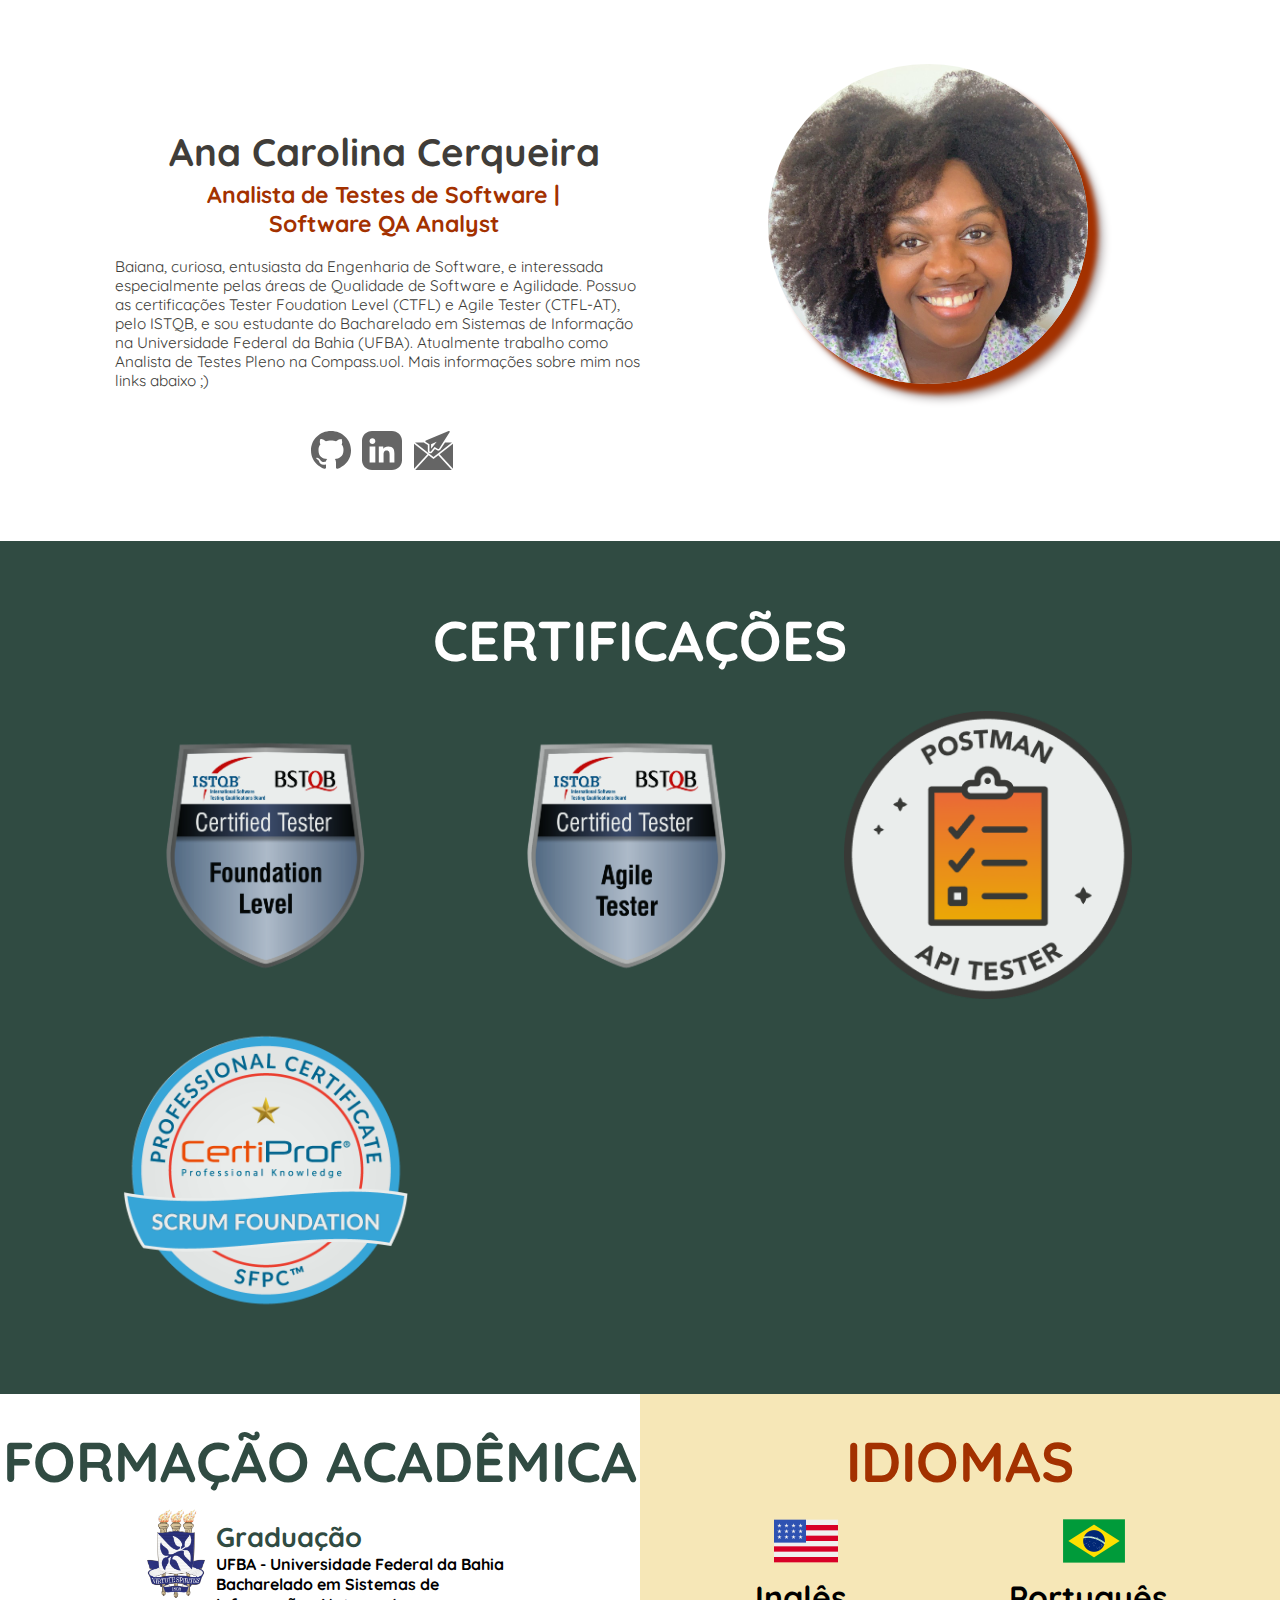
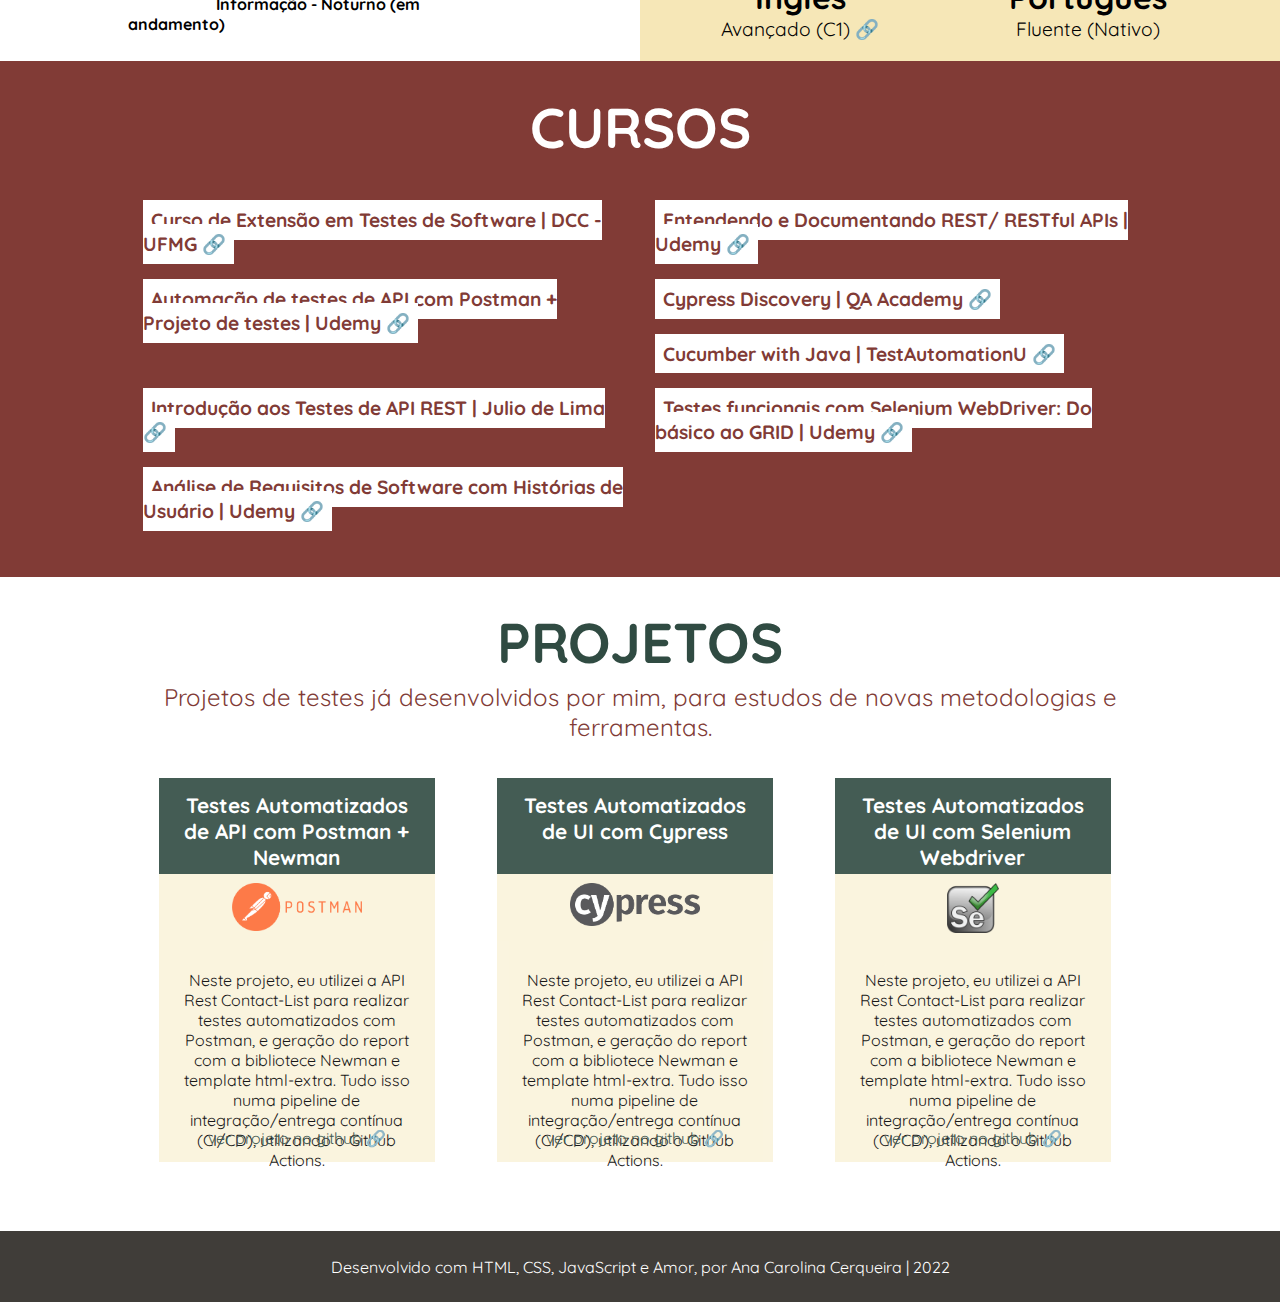
==== index.html @ 96ac94a2 "updates" ====
<!DOCTYPE html>
<html lang="pt">
    <head>
        <link rel="stylesheet" href="css/stylesheet.css">
        <title>Ana Carolina Cerqueira - Quality Assurance Analyst (QA)</title>
        <style>
            @import url('https://fonts.googleapis.com/css2?family=Quicksand:wght@600&display=swap');
        </style>
        <meta name="description" content="Site Profissional de Ana Carolina Cerqueira - Analista de Testes | QA | Quality Assurance Analyst | Testes Automatizados.">
        <meta name="viewport" content="width=device-width, initial-scale=1.0">
        <script src="js/script.js">
        </script>
        <!-- add icon link -->
        <link rel = "icon" href ="https://cdn-icons-png.flaticon.com/512/346/346072.png" type = "image/x-icon">
    </head>
    <body onload="getContent()">
        <section id="about">
            <section>
                <img id="profile-picture" src="img/anacarolina.jpeg" alt="Foto do rosto de Ana Carolina. Uma mulher negra de cabelo crespo, sorrindo" loading=“lazy”>
            </section>
            <section id="name">
            <h1>Ana Carolina Cerqueira</h1>
            <h2>Analista de Testes de Software | Software QA Analyst</h2>
            <p>Baiana, curiosa, entusiasta da Engenharia de Software, e interessada especialmente pelas áreas de Qualidade de Software e Agilidade.
               Possuo as certificações Tester Foudation Level (CTFL) e Agile Tester (CTFL-AT), pelo ISTQB, e sou estudante do Bacharelado em Sistemas de Informação na Universidade Federal da Bahia (UFBA).
               Atualmente trabalho como Analista de Testes Pleno na Compass.uol. Mais informações sobre mim nos links abaixo ;)</p>
               
            <div id="social">
                <div id="email-text">cf.anacarolina@gmail.com</div>
                <a href="https://github.com/anacarolinacerqueira" target="_blank"><img src="img/github.svg" alt="ícone do github com link para o perfil" class="icon"></a>
                <a href="https://www.linkedin.com/in/anacarolinacerqueira/" target="_blank"><img src="img/linkedin.svg" alt="ícone do linkedin, com link para o perfil" class="icon"></a>
                <a href="mailto:cf.anacarolina@gmail.com" target="_blank"> <img src="img/mail.svg" class="icon" alt="e-mail: cf.anacarolina@gmail.com" onmousemove="showMailText()" onmouseleave="hideMailText()"></a>
            </div>
            </section>
        </section>
        <section id="certificates">
            <div id="certifications">
                <div id="logos">
                    <h2>CERTIFICAÇÕES</h2>
                    <a href="https://bcr.bstqb.org.br/cert?field_certificado_nome_value=&field_certificado_numero_value=19-CTFL-09775-BR" target="_blank"><img src="img/ctfl.png" alt="logo da certificação CTFL, do ISTQB"></a>
                    <a href="https://bcr.bstqb.org.br/cert?field_certificado_nome_value=&field_certificado_numero_value=22-CTFL-AT-11858-BR" target="_blank"><img src="img/ctflat.png" alt="logo da certificação CTFL-AT, do ISTQB"></a>
                    <a href="https://badgr.com/public/assertions/faEA-aSaQleMbzO84kR-mg?identity__email=cf.anacarolina@gmail.com" target="_blank"><img src="img/postmantester.png" alt="logo da certificação Postman API Tester, do Postman"></a>
                    <a href="https://drive.google.com/file/d/1DNWWKytyFuPPuGOyh8A2bfKQ3jPZt5CL/view" target="_blank"><img src="img/sfpc.png" alt="logo da certificação Scrum Fundamentals, da Certiprof"></a>
                </div>
                <section id="third-line">
                <div id="university">
                    <h2>FORMAÇÃO ACADÊMICA</h2>
                    <div>
                         <img src="img/sti.png" alt="logo da Universidade Federal da Bahia">
                         <h3>Graduação</h3>
                         <p>UFBA - Universidade Federal da Bahia</p>
                         <p>Bacharelado em Sistemas de Informação - Noturno (em andamento)</p>
                    </div>
                </div>
                <div id="languages">
                    <h2>IDIOMAS</h2>
                    <div class="language">
                        <img src="img/usa.png" alt="Bandeira dos Estados Unidos da América">
                        <h3>Inglês</h3>
                        <p><a href="https://www.efset.org/cert/Jr19Bx" target="_blank">Avançado (C1) 🔗</a></p>
                    </div>
                    <div class="language">
                        <img src="img/brazil.png" alt="Bandeira do Brasil">
                        <h3>Português</h3>
                        <p>Fluente (Nativo)</p>
                    </div>
                </div>
                </section>
        </section>
                
            <section>
                <div id="courses"> 
                    <div id="course">
                    <h2>CURSOS</h2>
                    <div class="course-item">
                        <a href="http://testesoft.dcc.ufmg.br/">Curso de Extensão em Testes de Software | DCC - UFMG 🔗  </a>
                    </div>
                    <div class="course-item">
                        <a href="#">Entendendo e Documentando REST/ RESTful APIs | Udemy 🔗</a>
                    </div>
                    <div class="course-item">
                        <a href="#">Automação de testes de API com Postman + Projeto de testes | Udemy 🔗</a>
                    </div>
                    <div class="course-item">
                        <a href="#">Cypress Discovery | QA Academy 🔗</a>
                    </div>
                    <div class="course-item">
                        <a href="#">Cucumber with Java | TestAutomationU 🔗</a>
                    </div>
                    <div class="course-item">
                        <a href="#">Introdução aos Testes de API REST | Julio de Lima 🔗</a>
                    </div>
                    <div class="course-item">
                        <a href="#">Testes funcionais com Selenium WebDriver: Do básico ao GRID | Udemy 🔗</a>
                    </div>
                    <div class="course-item">
                        <a href="#">Análise de Requisitos de Software com Histórias de Usuário | Udemy 🔗</a>
                    </div>
                    </div>
                </div>
            </section>
       
        <section id="projects">
            <h2> PROJETOS </h2>
            <div class="description">
                <p>Projetos de testes já desenvolvidos por mim, para estudos de novas metodologias e ferramentas.</p>
            </div>
            <div class="project">
                <div class="project-title">
                    <h3 class="project-title-text"> Testes Automatizados de API com Postman + Newman</h3>
                </div>
                <div class="project-image">
                    <img src="img/postman.png" alt="logo da ferramenta Postman">
                </div>
                <div class="project-description">
                    <p>Neste projeto, eu utilizei a API Rest Contact-List para realizar testes automatizados com Postman, e geração do report com a bibliotece Newman e template html-extra. Tudo isso numa pipeline de integração/entrega contínua (CI/CD), utilizando o Github Actions.</p>
                </div>
                <div class="see-github">
                    <a href="https://github.com/anacarolinacerqueira/ContactListAPI-Testing-Postman" target="_blank"> ver projeto no github 🔗</a>
                </div>
            </div>
            <div class="project">
                <div class="project-title">
                    <h3 class="project-title-text"> Testes Automatizados de UI com Cypress</h3>
                </div>
                <div class="project-image">
                    <img src="img/cypress.png" alt="Logo do framework Cypress">
                </div>
                <div class="project-description">
                    <p>Neste projeto, eu utilizei a API Rest Contact-List para realizar testes automatizados com Postman, e geração do report com a bibliotece Newman e template html-extra. Tudo isso numa pipeline de integração/entrega contínua (CI/CD), utilizando o Github Actions.</p>
                </div>
                <div class="see-github">
                    <a href="https://github.com/anacarolinacerqueira/cypress-learning" target="_blank"> ver projeto no github 🔗</a>
                </div>
            </div>
            <div class="project">
                <div class="project-title">
                    <h3 class="project-title-text"> Testes Automatizados de UI com Selenium Webdriver</h3>
                </div>
                <div class="project-image">
                    <img src="img/selenium.png" alt="logo do framework Selenium" id="selenium">
                </div>
                <div class="project-description">
                    <p>Neste projeto, eu utilizei a API Rest Contact-List para realizar testes automatizados com Postman, e geração do report com a bibliotece Newman e template html-extra. Tudo isso numa pipeline de integração/entrega contínua (CI/CD), utilizando o Github Actions.</p>
                </div>
                <div class="see-github">
                    <a href="https://github.com/anacarolinacerqueira/SwagLabs-Selenium-Testing" target="_blank"> ver projeto no github 🔗</a>
                </div>
            </div>
        </section> 
        <!--
        <section id="skills">
        <h2>CONHECIMENTOS E HABILIDADES</h2>
        <div id="skills-content">
            <div class="skill-col" id="col-1">
                <h3>Testes de API</h3>
                <ul>
                    <li>- Postman </li>
                    <li>- Insomnia</li>
                    <li>- Swagger UI</li>
                    <li>- Newman (Reporter)</li>
                </ul>
                <h3>Testes Automatizados (Web | UI) </h3>
                <ul>
                    <li>- Selenium Webdriver </li>
                    <li>- Cypress</li>
                     <li>- Robot Framework (Python - UI Web);</li> 
                    <li>- Rest-Assured (Java - API);</li>
                    <li>- JUnit </li>
                    <li>- Cucumber</li>
                    <li>- Allure Reports</li>
                </ul>
                <h3>Ferramentas de Gestão de Projetos e Documentação</h3>
                <ul>
                    <li>- Jira </li>
                    <li>- Azure DevOps
                    <li>- Redmine;</li>
                    <li>- Confluence </li>
                    <li>- Pacote Office </li>
                </ul> 
                </ul>
            </div> 
            <div class="skill-col">
                <h3>Ferramentas de Apoio a Desenvolvimento/Testes</h3>
                <ul>
                    <li>- Github Actions (CI/CD)</li>
                    <li>- Git e Github (Controle de Versionamento)</li>
                    <li>- BrowserStack (Testes Mobile) </li>
                    <li>- DevTools (Debug)</li>
                    <li>- Banco de Dados Relacionais (SQL)</li>
                    <li>- MySQL e PL/SQL (Oracle)</li>
                </ul>
                <h3>Metodologias de Desenvolvimento</h3>
                <ul>
                    <li>- Scrum, Kanban e XP | Extreme Programming (Ágil);</li>
                    <li>- Cascata | Waterfall (Tradicional);</li>
                </ul>
                <h3>Conhecimentos Relacionados</h3>
                <ul>
                    <li>- Linguagens de Porgramação/Marcação: Java, JavaScript, HTML (DOM), CSS, Markdown</li>
                    <li>- Padrões de desenvolvimemto de Testes: Page Objects Model (POM)</li>
                    <li>- Programação Orientada à Objetos (POO) </li>
                </ul>
            </div>
            <div class="skill-col" >
                <h3>Conhecimentos Específicos de Teste</h3>
                <ul>
                    <li>- Técnicas de Teste (Caixa Preta e Caixa Branca)</li>
                    <li>- Níveis de Teste (Unidade, Integração, Sistema (e2e), Aceitação)</li>
                    <li>- Testes Web </li>
                    <li>- Testes Mobile (Android e iOS)</li>
                    <li>- Pirâmide de Testes </li>
                    <li>- Abertura e Acompanhamento de Bugs (Bug Tracking)</li>
                    <li>- Planejamento e Execução de Testes </li>
                    <li>- Gherkin </li>
                    <li>- Behavior Driven Development (BDD)</li>
                    <li>- Test Driven Development (TDD)</li>
                </ul>
                <h3>Testes Não-Funcionais</h3>
                <ul>
                    <li>- Wave (Acessibilidade)</li>
                    <li>- Lighthouse (Performance/Acessibilidade)</li>
                    <li>- WCAG (Acessibilidade)</li>
                    <li>- Conhecimento em Usabilidade</li>
                </ul>
            </div>       
        </div>
        </section>
    -->
        <footer>
            <p id="footer"> Desenvolvido com HTML, CSS, JavaScript e Amor, por Ana Carolina Cerqueira | 2022 </p>
        </footer>
    </body>
</html>
---- css/stylesheet.css ----
* {
	box-sizing: border-box;
    font-family: 'Quicksand', sans-serif;
    margin: 0;
    padding: 0;
}

html{
    background-color: #ffffff;
    height: 100%;
}

body{
    animation: fadeInAnimation ease-in 0.2s;
    animation-iteration-count: 1;
    animation-fill-mode: forwards;
}

@keyframes fadeInAnimation {
    0% {
        opacity: 0;
    }
    100% {
        opacity: 1;
     }
}

#about{
    height: auto;
    background-color: #FAF3DB;
}

#name{
    float: left;
    width: 60%;
    text-align: center;
    font-size: 1.2em;
    margin-top: 10%;
}

#name h1{
    font-size: 2.5em;
    color: #403D39;
}

#name h2{
    font-size: 1.5em;
    padding: 0.5%;
    color: #A33100;
    font-weight: bolder;
}

#name p{
    width: 70%;
    text-align: left;
    margin-left: 15%;
    color: #403D39;
}

#pic-about{
    width: 16%;
    border-radius: 50%;
    align-items: center;
    float: left;
    margin-left: 42%;
}

#profile-picture{
    float: right;
    width: 25%;
    height: auto;
    margin-top: 5%;
    margin-right: 15%;
    border-radius: 50%;
    box-shadow: 10px 10px 5px #A33100, 15px 15px 8px rgb(183, 176, 176);
    transition: transform .5s;
}

#profile-picture:hover{
    transform: scale(1.05);
}

#profile-picture img{
    width: 100%;
    height: auto;
}

#email-text{
    display: block;
    font-size: 0.5em;
    float: left;
    width: 100%;
    margin-left: 5%;
    margin-bottom: 1%;
    color: transparent;
    /*color: #A33100; */
}

footer{
    width: 100%;
    color: #fff;
    text-align: center;
    float: left;
    bottom: 5%;
    background-color: #403D39;
    height: 15%;
    padding: 2%;
}

.icon {
    width: 2em;
    height: auto;
    opacity: 60%;
    padding-right: 0.5%;
}

.icon:hover{
    opacity: 100%;
}

#social{
    margin-top: 2%;
    font-size: 1.5em;
}

/* experience section */

#experience {
    background-color: #FAF3DB;
    float: left;
    width: 100%;
    margin-top: 5%;
}

#experience h2{
    color:#A33100;
    font-size: 3.5em;
    float: left;
    width: 40%;
    height: 100%;
    display: block;
    padding-top: 15%;
    padding-left: 3%;
    text-align: center;
}

.experience-title{
    font-weight: bolder;
    font-size: 1.5em;
    color:#A33100;
}

.experience-company{
    font-size: 1.1em;
    display: inline;
}

.experience-company a{
    text-decoration: none;
    color: #813B36;
}

.job-date{
    display: inline;
    font-size: 1em;
    color: #813B36;
}

.job{
    padding: 1%;
    float: right;
    width: 60%;
    color:#403D39;
}

.company-logo{
   width: 5%;
   height: auto;
   float: left;
}

.company-logo img{
    width: 100%;
    height: auto;
    margin-top: 30%;
}

.job-details{
    display: inline-block;
    padding: 1%;
    width: 75%;
}

.more:hover{
    cursor: pointer;
    color:#A33100;
    font-weight: bolder;
}

.more{
    float: right;
    width: 36%;
}

/* projects section */

/* certifications and courses section*/
#certificates{
    width: 100%;
    height: auto;
}

#certifications{
    width: 100%;
    float: left;
    background-color: #304B42;
    margin-top: 5%;
    height: auto;
}

#certifications h2{
    font-size: 3.5em;
    color: #ffffff;
    float: left;
    width: 100%;
    text-align: center;
    margin-bottom: 2%;
}

#logos{
    float: left;
    width: 100%;
    
    padding: 5%;
}

#logos img{
    width: 18em;
    height: auto;
    margin: 1%;
    opacity: 0.9;
    transition: transform .5s;
    margin-left: 5%;
}

#logos img:hover{
    transform: scale(1.1);
    opacity: 1.2;
}

#logos p{
    font-size: 1em;
    width: 25%;
    text-align: center;
    font-weight: bolder;
}

#third-line{
    height: auto;
    width: 100%;
    float: left;
    background-color: #ffffff;
}

#university{
    float: left;
    width: 50%;
    background-color: #fff;
    height: auto;
}

#university h2{
    width: 100%;
    font-size: 3.5em;
    color: #304B42;
    text-align: center;
    margin-top: 5%;
}

#university div{
    float: left;
    width: 60%;
    margin-left: 20%;
    margin-bottom: 3%;
}

#university img{
    float: left;
    width: 15%;
    height: auto;
    display: block;
    margin-right: 3%;
    margin-left: 5%;
}

#university h3{
    width: 100%;
    font-size: 1.7em;
    color: #304B42;
    margin-top: 3%;
}

#university p{
    width: 100%;
    font-size: 1em;
    font-weight: bolder;
}

#languages{
    width: 50%;
    height: auto;
    float: left;
    background-color: #F6E7B7;
    color: black;
    padding-bottom: 1.6%;
}

#languages h2{
    width: 100%;
    font-size: 3.5em;
    color: #A33100;
    text-align: center;
    margin-top: 5%;
}

.language{
    float: left;
    width: 40%;
    margin-left: 5%;
}

.language img{
    width: 25%;
    margin-left: 40%;
}

.language h3{
    width: 100%;
    font-size: 2em;
    text-align: center;
}

.language p{
    width: 100%;
    text-align: center;
    font-size: 1.2em;
}

.language p a{
    text-decoration: none;
    color: black;
}

.language p a:hover{
    color: #304B42;
}


#courses{
    float: left;
    width: 100%;
    height: auto;
    height: auto;
    background-color: #813B36;
}

#course{
    width: 80%;
    margin-left: 10%;
    margin-bottom: 3%;
    float: left;
}

#course h2{
    margin: 3%;
    color: #fff;
    font-size: 3.5em;
    text-align: center;
}

.course-item{
    padding: 1.5%;
    font-size: 1.2em;
    width: 50%;
    height: auto;
    float: left;
    align-content: center;
    align-self:center ;
}

.course-item a{
    text-decoration: none;
    background-color: #ffffff;
    color: #813b36;
    padding: 1%;
    font-weight: bolder;
    border: 3px solid transparent;
}

.course-item a:hover{
    border: 3px solid #fff;
    background-color: #813b36;
    color: #fff;
}
/* certifications and courses section end*/

#projects{
    background-color: #ffffff;
    float: left;
    width: 80%;
    margin-left: 10%;
    margin-bottom: 3%;
}

#projects h2{
    color: #304B42;
    font-size: 3.5em;
    float: left;
    width: 100%;
    height: auto;
    display: block;
    padding-top: 3%;
    text-align: center;
}

.description{
    float: left;
    width: 100%;
    text-align: center;
    font-size: 1.5em;
    color: #813B36;
    padding: 0.5%;
}

.project{
    float: left;
    background-color: #FAF3DB;
    width: 27%;
    height: auto;
    margin: 3%;
    transition: transform .5s;
    opacity: 0.9;
}

.project:hover{
    opacity: 1.2;
 	transform: scale(1.05);
}

.project-title{
    background-color: #304B42;
    height: 6em;
}

.project-title-text{
    font-size: 1.3em;
    color: #ffffff;
    padding: 5%;
    text-align: center;
    font-weight: bold;
}

.project-image{
    float: left;
    width: 100%;
    height: 6em;
    padding: 3%;
}

.project-image img{
    float: left;
    width: 50%;
    margin-left: 25%;
}

#selenium{
    width: 20%;
    margin-left: 40%;
}

.project-description{
    width: 100%;
    height: 15em;
}

.project-description p{
    padding: 5%;
    font-size: 1em;
    text-align: center;
}

.see-github{
    width: 100%;
    text-align: center;
    padding: 5%;
}

.see-github a:hover{
    font-weight: 2;
    color: #A33100;
}

.see-github a{
    text-decoration: none;
    color:#304B42;
}

#skills{
    background-color: #813b36;
    float: left;
    width: 100%;
    height: 50em;
}

#skills h2{
    color: #FAF3DB;
    font-size: 3.5em;
    float: left;
    width: 100%;
    height: auto;
    display: block;
    padding-top: 3%;
    text-align: center;
}

#skills-content{
    width: 90%;
    height: auto;
    background-color: #ffffff;
    float: left;
    margin-left: 5%;
    margin-top: 2%;
    margin-bottom: 10%;
}
.skill-col{
    width: 33%;
    margin: 1.2%;
    float: left;
    padding: 1%;
}

.skill-col h3{
    font-size: 1.6em;
    color: #A33100;
    background-color: #FAF3DB;
    text-align: left;
    margin-top: 3%;
}

.skill-col ul li{
    list-style-type: none;
    color: #304B42;
    font-size: 1.2em;
    padding: 0.5%;
}

#col-1{
    width: 25%;
}

/*media queries to make the desing responsive for more devices */

@media screen and (max-width: 767px) {

    #profile-picture{
        width: 70%;
        height: auto;
        border-radius: 50%;
    }

    #name{
        width: 100%;
    }

    #name h1 {
        font-size: 1.5em;
        width: 100%;
    }

    #name h2 {
        font-size: 1.0em;
        width: 100%;
    }

    #name p {
        margin-top: 3%;
        font-size: 0.85em;
        width: 80%;
        height: auto;
        text-align: center;
        margin-left: 10%;
    }

    footer{
        float: left;
        position: relative;
        width: 80%;
        margin-left: 10%;
        padding-top: 5%;
        padding-bottom: 10%;
        font-size: 0.8em;
    }

    .icon {
        width: 1em;
        height: auto;
        opacity: 80%;
        padding-top: 5%;
    }
  }
  
  @media screen and (min-width: 768px) and (max-width: 1023px) {

    
    #profile-picture{
        width: 50%;
        height: auto;
        border-radius: 50%;
        margin-right: 25%;
    }

    #name{
        width: 100%;
    }

    #name h1 {
        font-size: 2.5em;
        width: 100%;
    }

    #name h2 {
        font-size: 1.8em;
        width: 80%;
        margin-left: 10%;
    }

    #name p {
        margin-top: 3%;
        font-size: 1.2em;
        width: 80%;
        height: auto;
        text-align: center;
        margin-left: 10%;
    }

    footer{
        float: left;
        position: relative;
        width: 100%;
        margin-left: 0%;
        padding-top: 5%;
        padding-bottom: 10%;
        font-size: 1.2em;
    }

    .icon {
        width: 1.5em;
        height: auto;
        opacity: 80%;
    }
  }
  

  @media screen and (max-width: 374px) {

    #profile-picture{
        width: 60%;
        height: auto;
        border-radius: 50%;
        margin-right: 20%;
    }

    #name h2 {
        width: 80%;
        margin-left: 10%;
    }
  }

  @media screen and (min-width: 375px) and (max-width: 412px) {

    #name h2 {
        width: 80%;
        margin-left: 10%;
    }
  }

  @media screen and (max-width: 320px) {

    #name h1 {
        width: 80%;
        margin-left: 10%;
    }
  }

  @media screen and (min-width: 1024px) and (max-width: 1500px) {

    #name h1 {
        font-size: 2em;
    }

    #name h2 {
        font-size: 1.2em;
        width: 60%;
        margin-left: 20%;
    }

    #name p {
        font-size: 0.8em;
        margin-top: 2%;
    }

    #profile-picture{
        margin-top: 5%;
    }

    .icon {
        width: 1.5em;
    }
  }
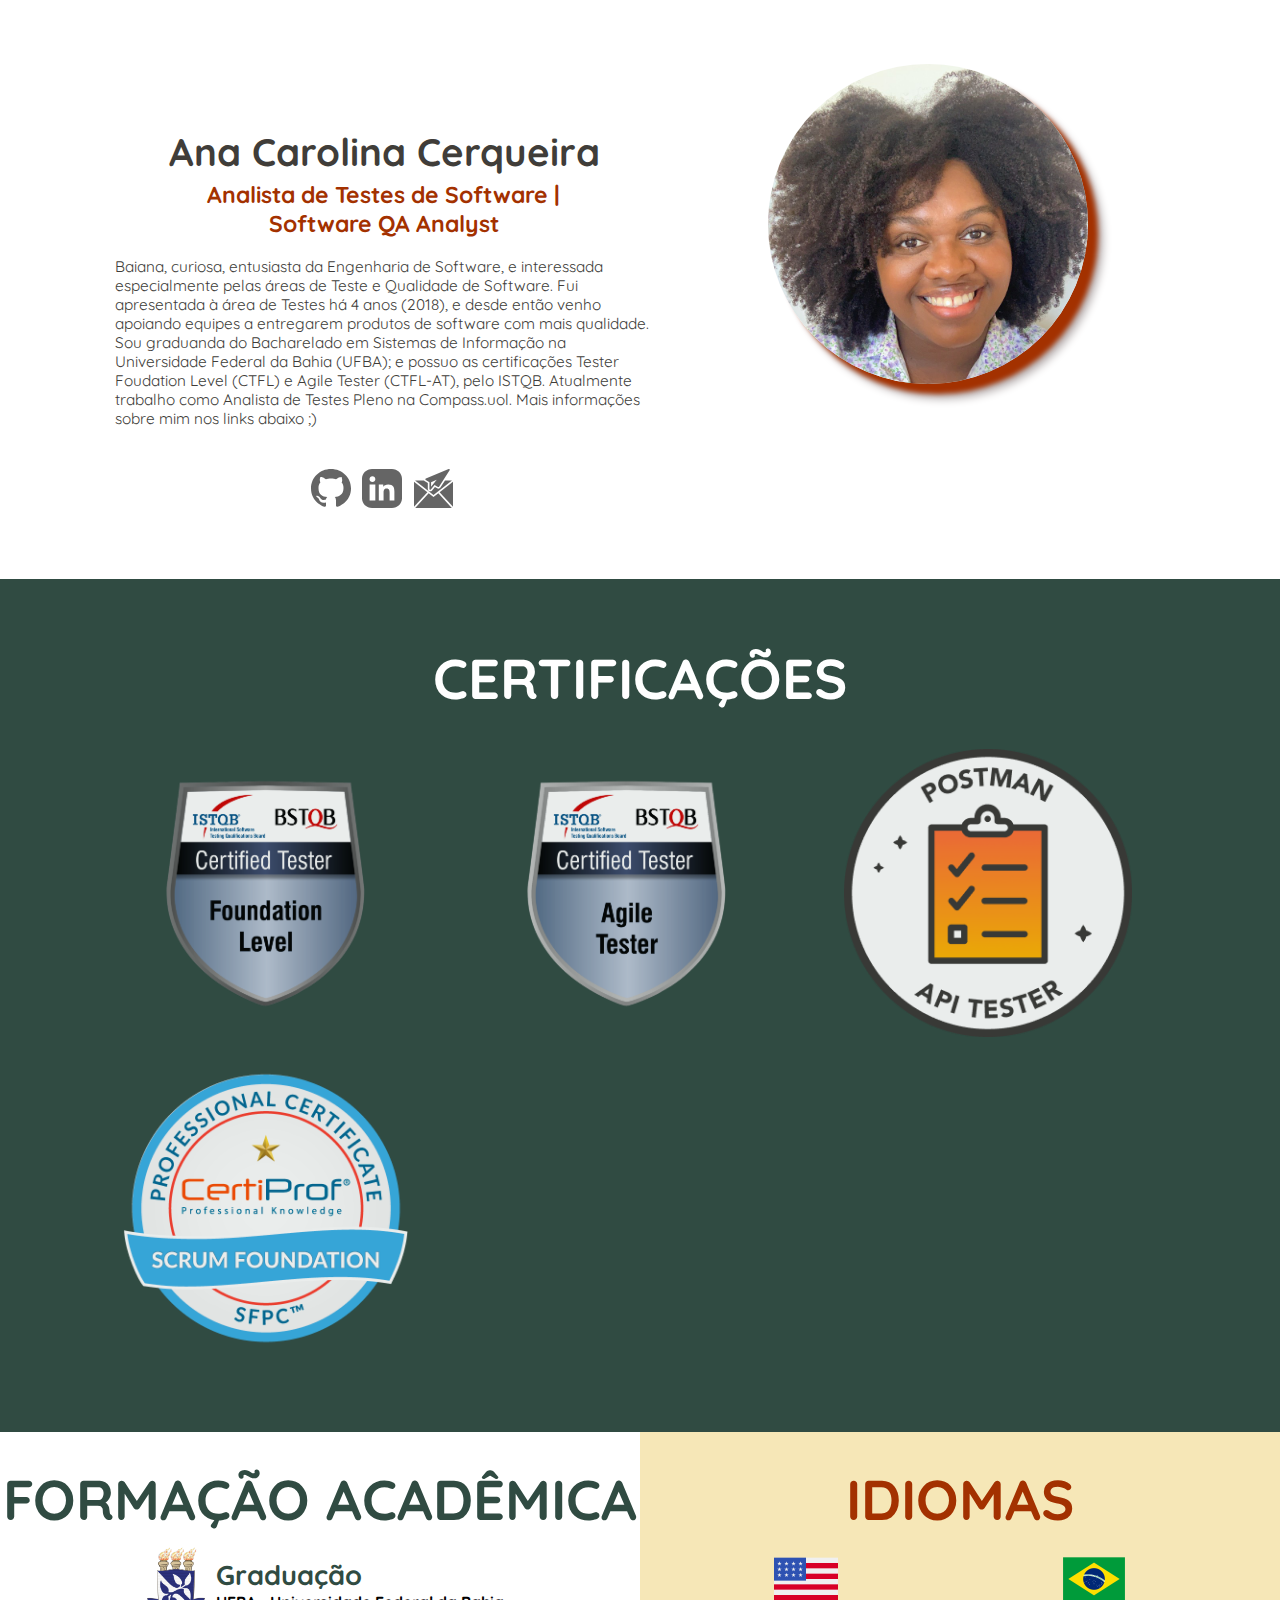
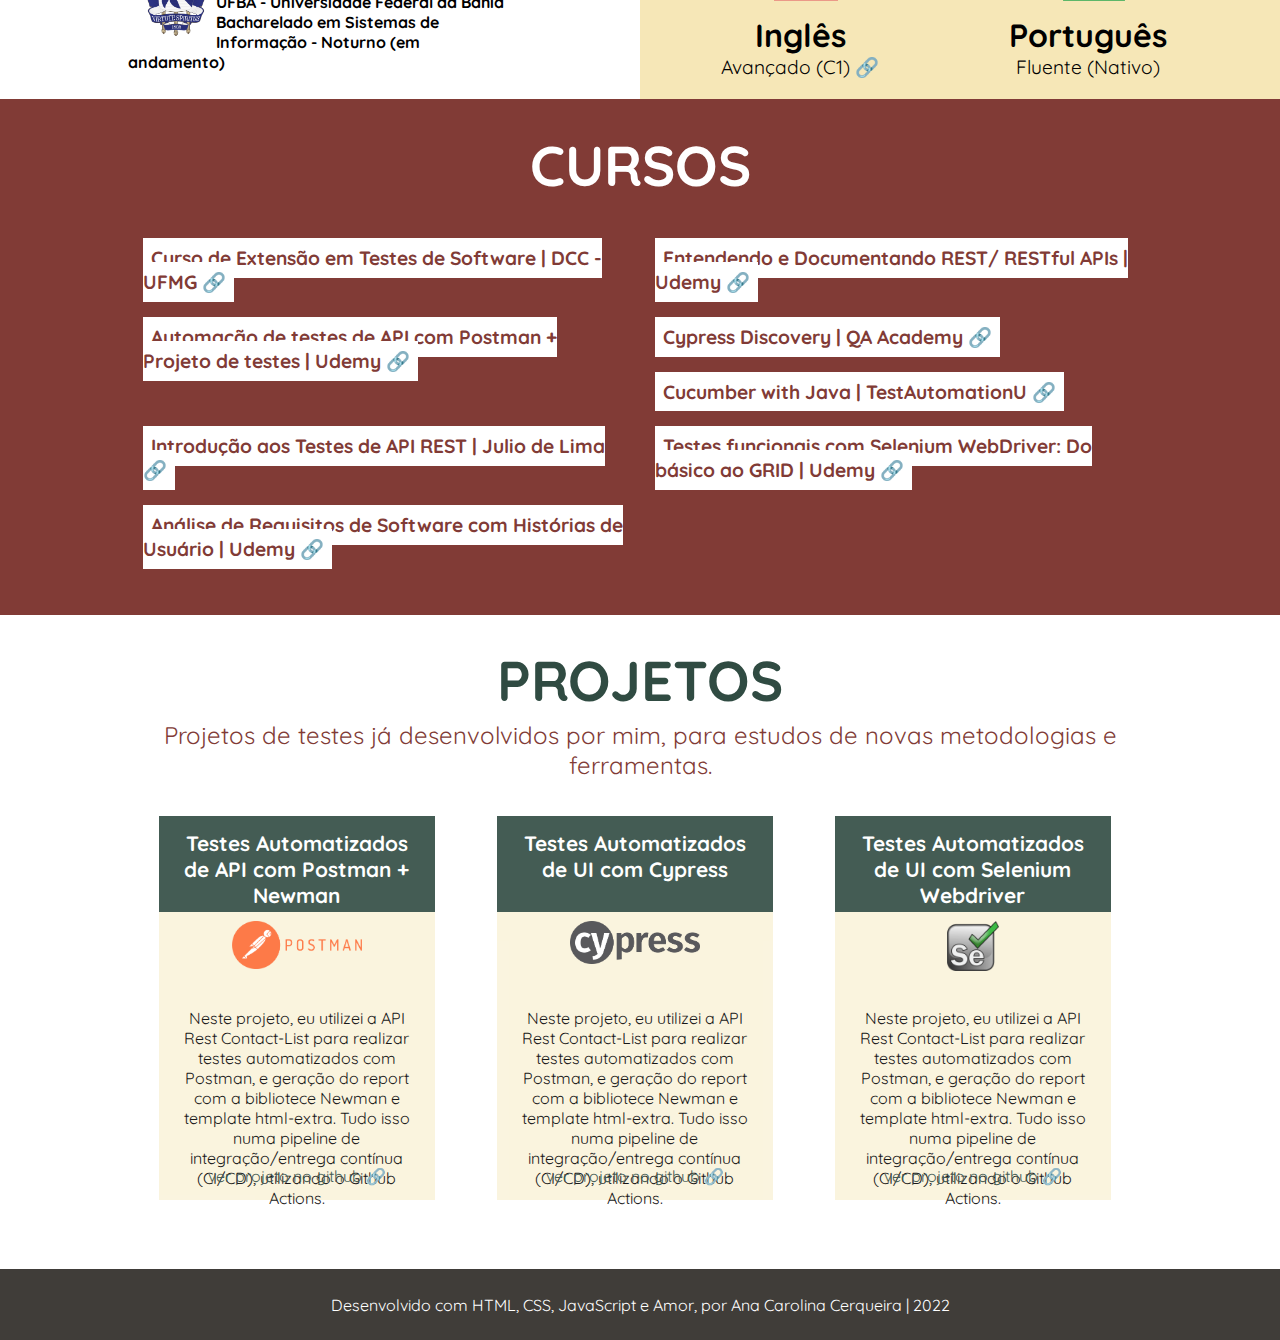
==== commit bebc7313: "update" ====
--- a/index.html
+++ b/index.html
@@ -21,8 +21,9 @@
             <section id="name">
             <h1>Ana Carolina Cerqueira</h1>
             <h2>Analista de Testes de Software | Software QA Analyst</h2>
-            <p>Baiana, curiosa, entusiasta da Engenharia de Software, e interessada especialmente pelas áreas de Qualidade de Software e Agilidade.
-               Possuo as certificações Tester Foudation Level (CTFL) e Agile Tester (CTFL-AT), pelo ISTQB, e sou estudante do Bacharelado em Sistemas de Informação na Universidade Federal da Bahia (UFBA).
+            <p>Baiana, curiosa, entusiasta da Engenharia de Software, e interessada especialmente pelas áreas de Teste e Qualidade de Software.
+               Fui apresentada à área de Testes há 4 anos (2018), e desde então venho apoiando equipes a entregarem produtos de software com mais qualidade.
+               Sou graduanda do Bacharelado em Sistemas de Informação na Universidade Federal da Bahia (UFBA); e possuo as certificações Tester Foudation Level (CTFL) e Agile Tester (CTFL-AT), pelo ISTQB.
                Atualmente trabalho como Analista de Testes Pleno na Compass.uol. Mais informações sobre mim nos links abaixo ;)</p>
                
             <div id="social">
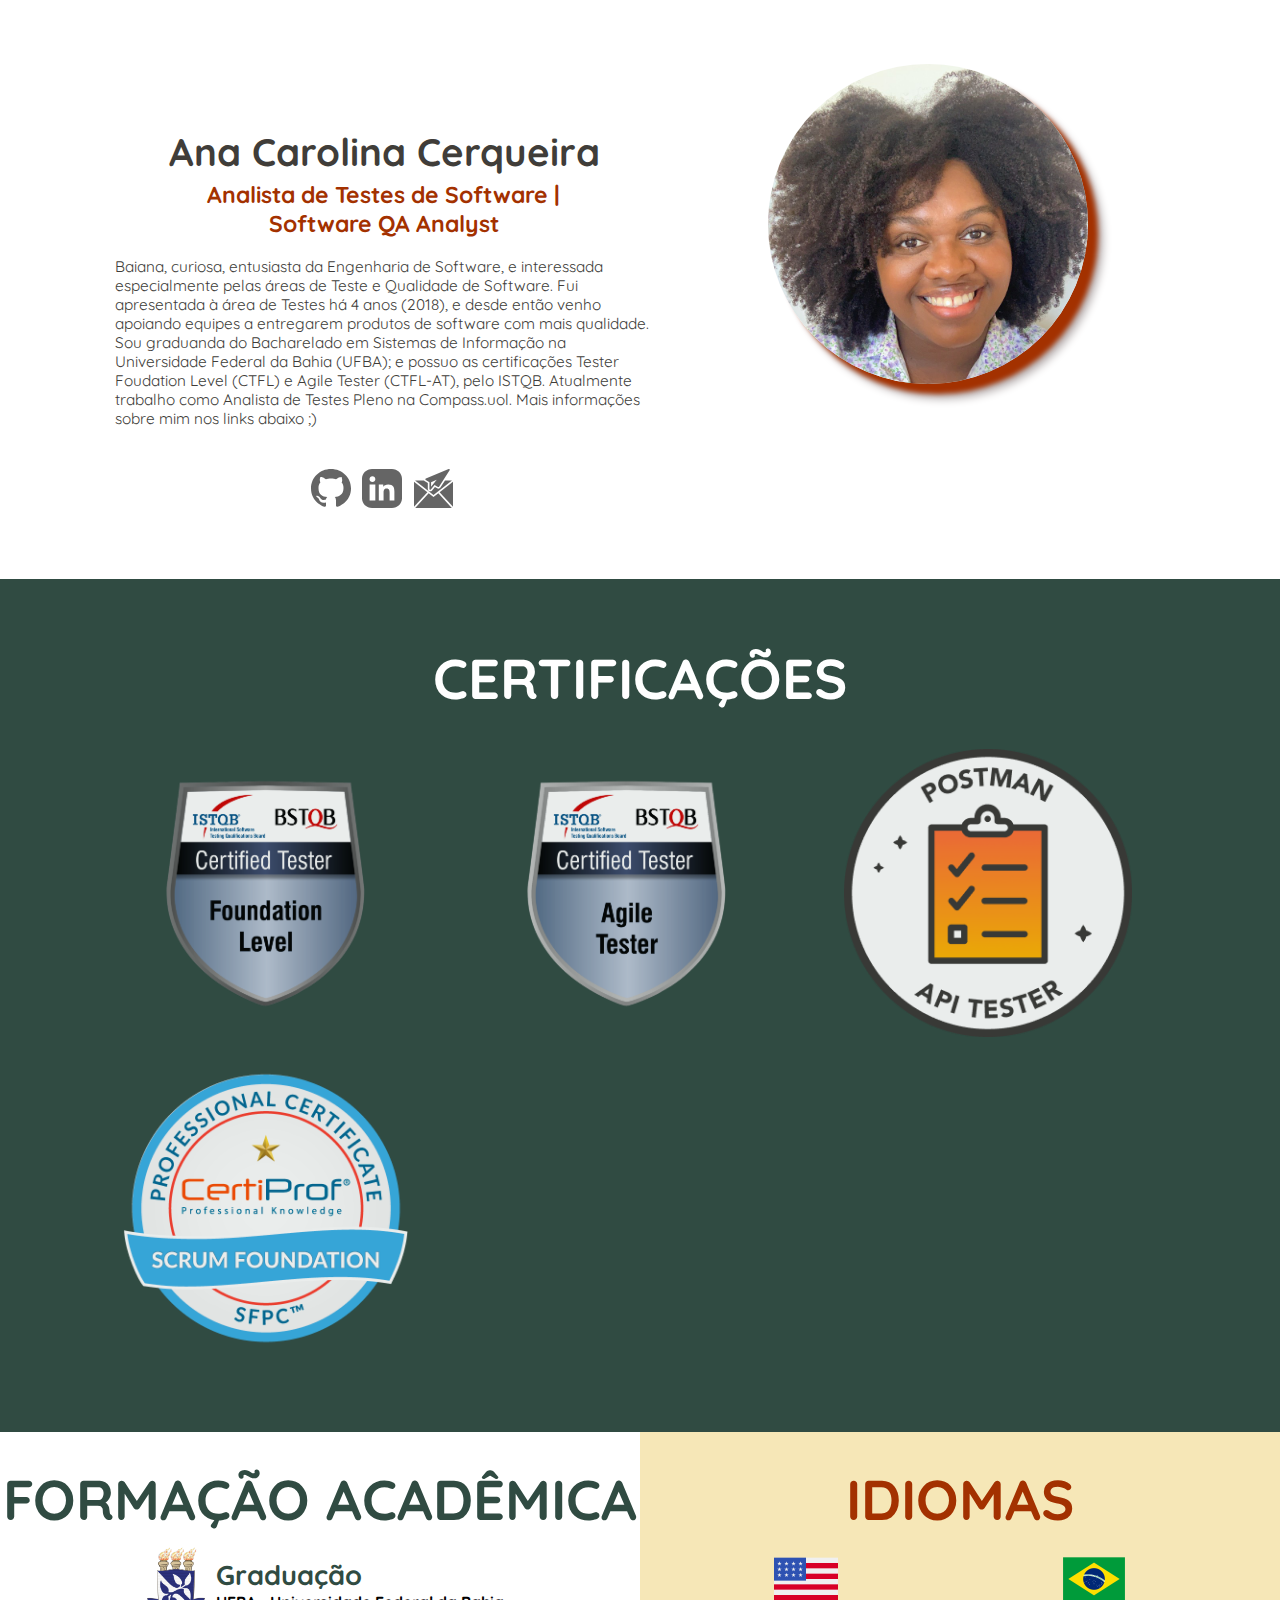
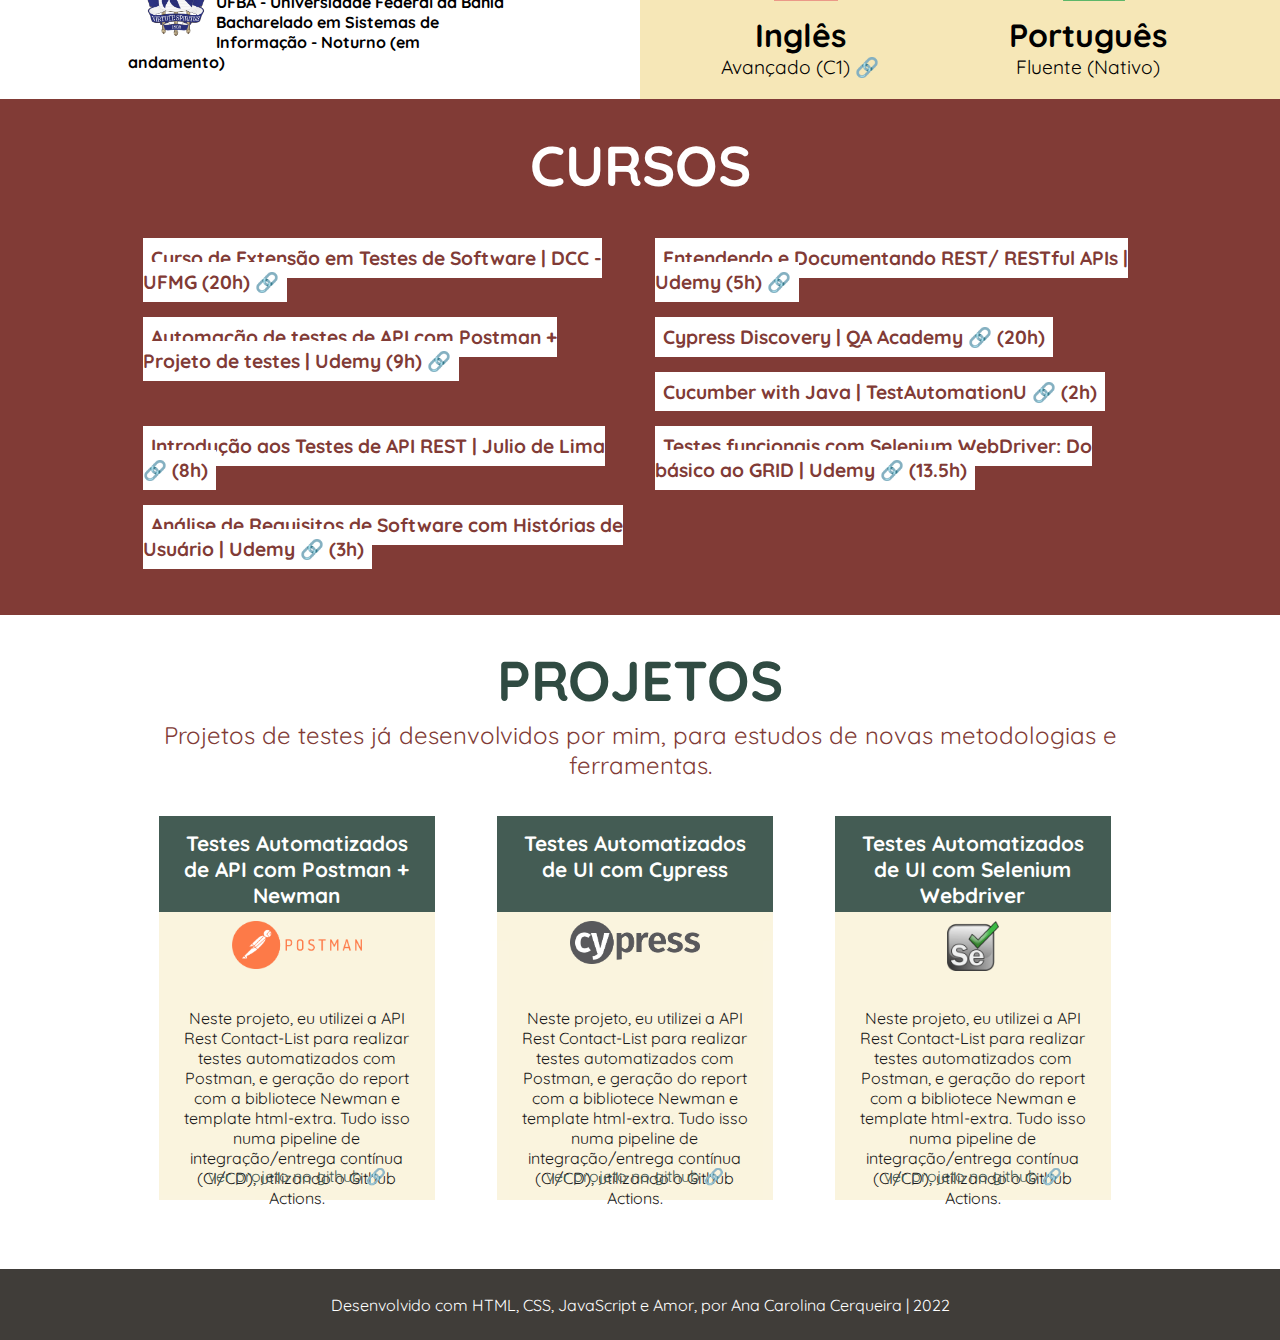
==== commit 2006ef27: "aad links to certificates" ====
--- a/index.html
+++ b/index.html
@@ -74,28 +74,28 @@
                     <div id="course">
                     <h2>CURSOS</h2>
                     <div class="course-item">
-                        <a href="http://testesoft.dcc.ufmg.br/">Curso de Extensão em Testes de Software | DCC - UFMG 🔗  </a>
-                    </div>
-                    <div class="course-item">
-                        <a href="#">Entendendo e Documentando REST/ RESTful APIs | Udemy 🔗</a>
-                    </div>
-                    <div class="course-item">
-                        <a href="#">Automação de testes de API com Postman + Projeto de testes | Udemy 🔗</a>
-                    </div>
-                    <div class="course-item">
-                        <a href="#">Cypress Discovery | QA Academy 🔗</a>
-                    </div>
-                    <div class="course-item">
-                        <a href="#">Cucumber with Java | TestAutomationU 🔗</a>
-                    </div>
-                    <div class="course-item">
-                        <a href="#">Introdução aos Testes de API REST | Julio de Lima 🔗</a>
-                    </div>
-                    <div class="course-item">
-                        <a href="#">Testes funcionais com Selenium WebDriver: Do básico ao GRID | Udemy 🔗</a>
-                    </div>
-                    <div class="course-item">
-                        <a href="#">Análise de Requisitos de Software com Histórias de Usuário | Udemy 🔗</a>
+                        <a href="http://testesoft.dcc.ufmg.br/">Curso de Extensão em Testes de Software | DCC - UFMG (20h) 🔗 </a>
+                    </div>
+                    <div class="course-item">
+                        <a href="https://www.udemy.com/certificate/UC-6f829907-61ea-4f44-b4eb-7c1d81354409/">Entendendo e Documentando REST/ RESTful APIs | Udemy (5h) 🔗</a>
+                    </div>
+                    <div class="course-item">
+                        <a href="https://www.udemy.com/certificate/UC-80bdec16-7996-4878-ab22-543d63fb8486/">Automação de testes de API com Postman + Projeto de testes | Udemy (9h) 🔗</a>
+                    </div>
+                    <div class="course-item">
+                        <a href="https://drive.google.com/file/d/1kplSBgT-jbFjoKqk0dSSNUTuWLrypQ0n/view?usp=sharing">Cypress Discovery | QA Academy 🔗 (20h)</a>
+                    </div>
+                    <div class="course-item">
+                        <a href="https://drive.google.com/file/d/1H-5aFKM_3bIOWwJ8teS54Fy58yfBP8ty/view?usp=sharing">Cucumber with Java | TestAutomationU 🔗 (2h)</a>
+                    </div>
+                    <div class="course-item">
+                        <a href="https://drive.google.com/file/d/1gNFR6jT77C7Cq0kI4H4Qpl48kwXyx1mV/view?usp=sharing">Introdução aos Testes de API REST | Julio de Lima 🔗 (8h)</a>
+                    </div>
+                    <div class="course-item">
+                        <a href="https://www.udemy.com/certificate/UC-d2e176ad-6a81-488c-938b-b73ada6e681f/">Testes funcionais com Selenium WebDriver: Do básico ao GRID | Udemy 🔗 (13.5h)</a>
+                    </div>
+                    <div class="course-item">
+                        <a href="https://www.udemy.com/certificate/UC-b14fc894-47e6-4b7f-aa04-638b1cf930ef/">Análise de Requisitos de Software com Histórias de Usuário | Udemy 🔗 (3h)</a>
                     </div>
                     </div>
                 </div>
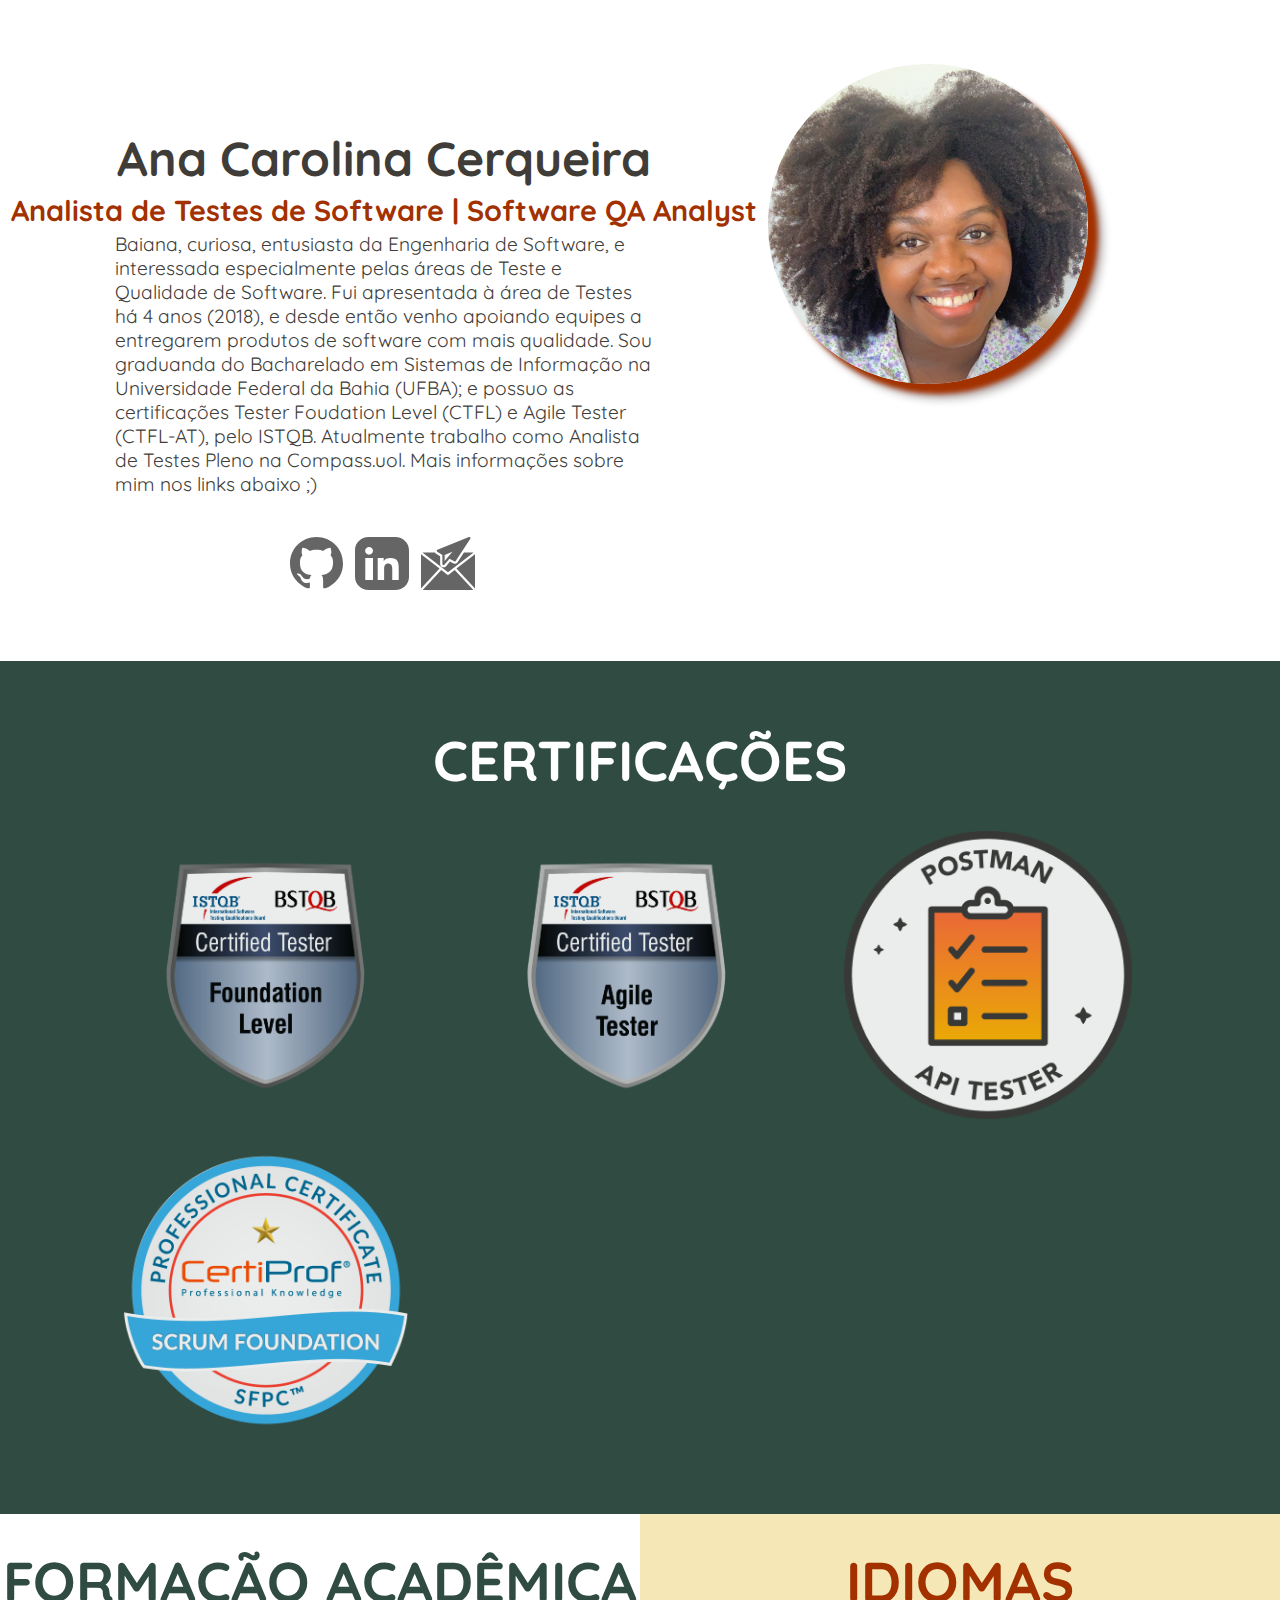
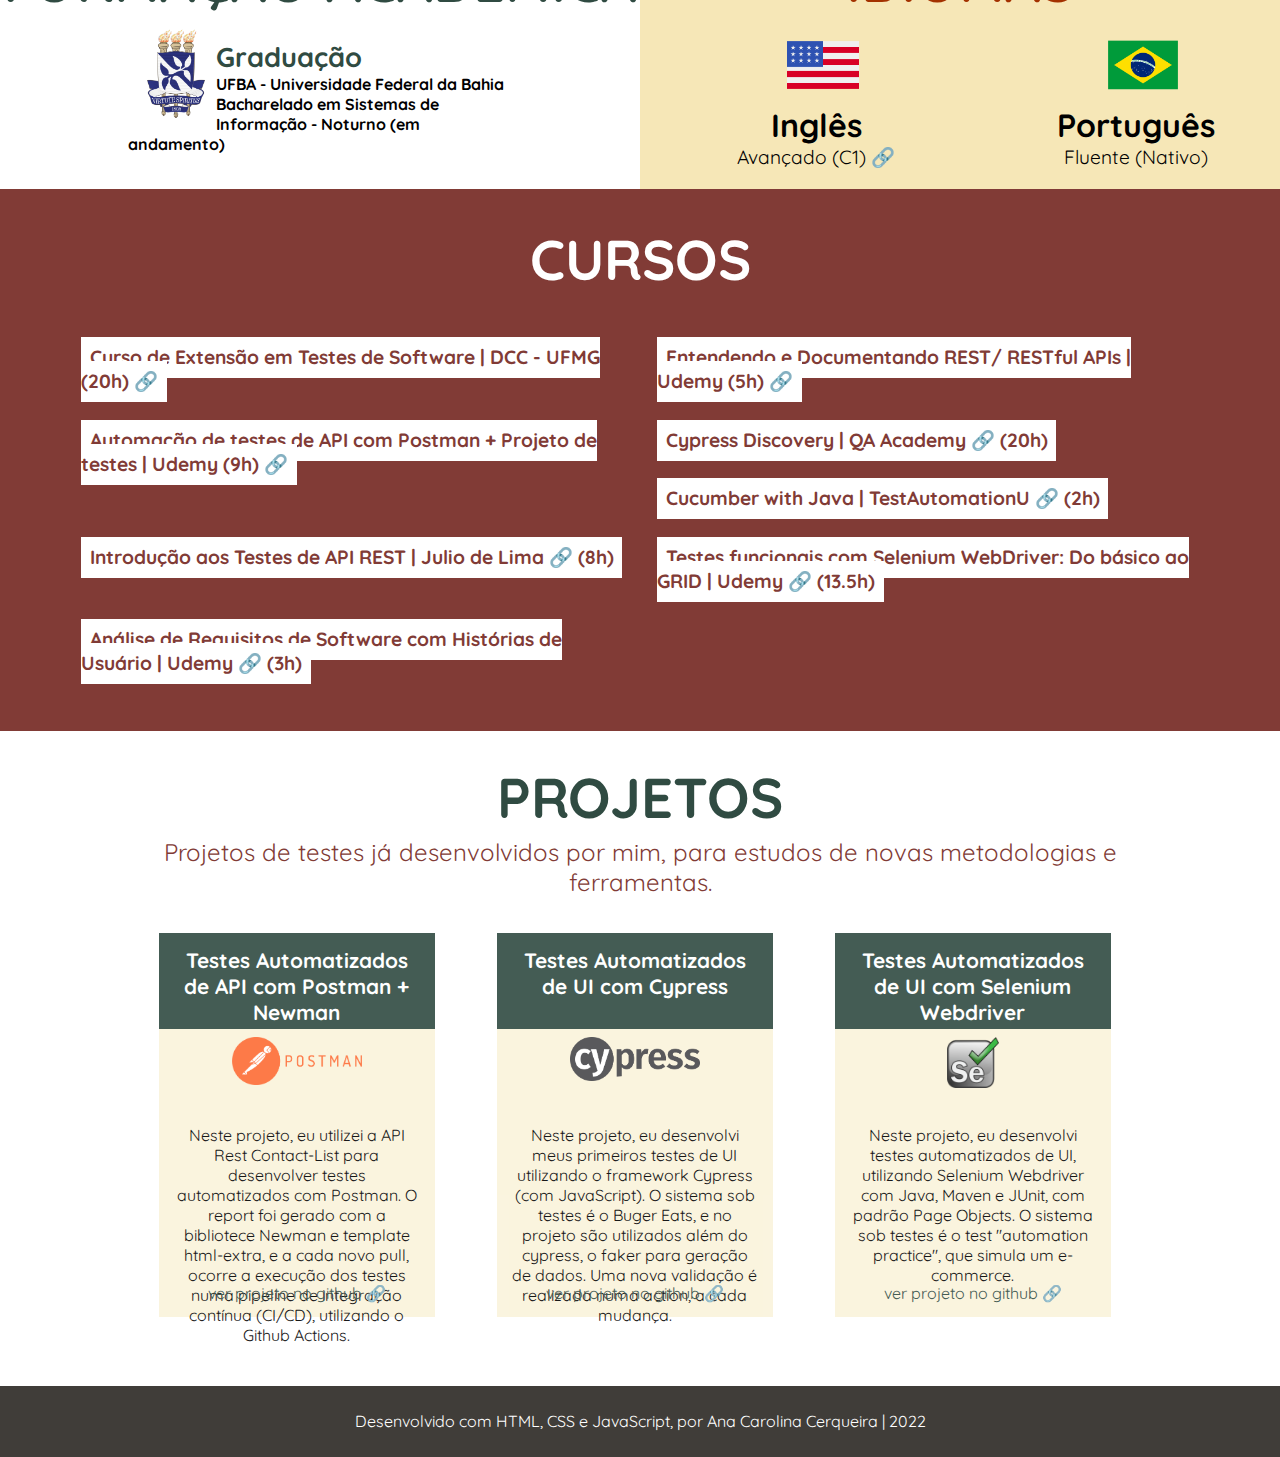
==== commit daa3bc68: "make it responsive" ====
--- a/index.html
+++ b/index.html
@@ -114,7 +114,7 @@
                     <img src="img/postman.png" alt="logo da ferramenta Postman">
                 </div>
                 <div class="project-description">
-                    <p>Neste projeto, eu utilizei a API Rest Contact-List para realizar testes automatizados com Postman, e geração do report com a bibliotece Newman e template html-extra. Tudo isso numa pipeline de integração/entrega contínua (CI/CD), utilizando o Github Actions.</p>
+                    <p>Neste projeto, eu utilizei a API Rest Contact-List para desenvolver testes automatizados com Postman. O report foi gerado com a bibliotece Newman e template html-extra, e a cada novo pull, ocorre a execução dos testes numa pipeline de integração contínua (CI/CD), utilizando o Github Actions.</p>
                 </div>
                 <div class="see-github">
                     <a href="https://github.com/anacarolinacerqueira/ContactListAPI-Testing-Postman" target="_blank"> ver projeto no github 🔗</a>
@@ -128,7 +128,7 @@
                     <img src="img/cypress.png" alt="Logo do framework Cypress">
                 </div>
                 <div class="project-description">
-                    <p>Neste projeto, eu utilizei a API Rest Contact-List para realizar testes automatizados com Postman, e geração do report com a bibliotece Newman e template html-extra. Tudo isso numa pipeline de integração/entrega contínua (CI/CD), utilizando o Github Actions.</p>
+                    <p>Neste projeto, eu desenvolvi meus primeiros testes de UI utilizando o framework Cypress (com JavaScript). O sistema sob testes é o Buger Eats, e no projeto são utilizados além do cypress, o faker para geração de dados. Uma nova validação é realizada numa action, a cada mudança.</p>
                 </div>
                 <div class="see-github">
                     <a href="https://github.com/anacarolinacerqueira/cypress-learning" target="_blank"> ver projeto no github 🔗</a>
@@ -142,7 +142,7 @@
                     <img src="img/selenium.png" alt="logo do framework Selenium" id="selenium">
                 </div>
                 <div class="project-description">
-                    <p>Neste projeto, eu utilizei a API Rest Contact-List para realizar testes automatizados com Postman, e geração do report com a bibliotece Newman e template html-extra. Tudo isso numa pipeline de integração/entrega contínua (CI/CD), utilizando o Github Actions.</p>
+                    <p>Neste projeto, eu desenvolvi testes automatizados de UI, utilizando Selenium Webdriver com Java, Maven e JUnit, com padrão Page Objects. O sistema sob testes é o test "automation practice", que simula um e-commerce.</p>
                 </div>
                 <div class="see-github">
                     <a href="https://github.com/anacarolinacerqueira/SwagLabs-Selenium-Testing" target="_blank"> ver projeto no github 🔗</a>
@@ -229,7 +229,7 @@
         </section>
     -->
         <footer>
-            <p id="footer"> Desenvolvido com HTML, CSS, JavaScript e Amor, por Ana Carolina Cerqueira | 2022 </p>
+            <p id="footer"> Desenvolvido com HTML, CSS e JavaScript, por Ana Carolina Cerqueira | 2022 </p>
         </footer>
     </body>
 </html>--- a/css/stylesheet.css
+++ b/css/stylesheet.css
@@ -8,6 +8,7 @@
 html{
     background-color: #ffffff;
     height: 100%;
+    width: 100%;
 }
 
 body{
@@ -325,7 +326,7 @@
 
 .language{
     float: left;
-    width: 40%;
+    width: 45%;
     margin-left: 5%;
 }
 
@@ -365,8 +366,8 @@
 }
 
 #course{
-    width: 80%;
-    margin-left: 10%;
+    width: 90%;
+    margin-left: 5%;
     margin-bottom: 3%;
     float: left;
 }
@@ -458,6 +459,7 @@
     padding: 5%;
     text-align: center;
     font-weight: bold;
+    height: auto;
 }
 
 .project-image{
@@ -560,58 +562,7 @@
 
 /*media queries to make the desing responsive for more devices */
 
-@media screen and (max-width: 767px) {
-
-    #profile-picture{
-        width: 70%;
-        height: auto;
-        border-radius: 50%;
-    }
-
-    #name{
-        width: 100%;
-    }
-
-    #name h1 {
-        font-size: 1.5em;
-        width: 100%;
-    }
-
-    #name h2 {
-        font-size: 1.0em;
-        width: 100%;
-    }
-
-    #name p {
-        margin-top: 3%;
-        font-size: 0.85em;
-        width: 80%;
-        height: auto;
-        text-align: center;
-        margin-left: 10%;
-    }
-
-    footer{
-        float: left;
-        position: relative;
-        width: 80%;
-        margin-left: 10%;
-        padding-top: 5%;
-        padding-bottom: 10%;
-        font-size: 0.8em;
-    }
-
-    .icon {
-        width: 1em;
-        height: auto;
-        opacity: 80%;
-        padding-top: 5%;
-    }
-  }
-  
-  @media screen and (min-width: 768px) and (max-width: 1023px) {
-
-    
+@media screen and (max-width: 540px) {
     #profile-picture{
         width: 50%;
         height: auto;
@@ -624,33 +575,23 @@
     }
 
     #name h1 {
-        font-size: 2.5em;
+        font-size: 1.5em;
         width: 100%;
     }
 
     #name h2 {
-        font-size: 1.8em;
-        width: 80%;
-        margin-left: 10%;
+        font-size: 1.2em;
+        width: 90%;
+        margin-left: 5%;
     }
 
     #name p {
         margin-top: 3%;
-        font-size: 1.2em;
+        font-size: 0.9em;
         width: 80%;
         height: auto;
         text-align: center;
         margin-left: 10%;
-    }
-
-    footer{
-        float: left;
-        position: relative;
-        width: 100%;
-        margin-left: 0%;
-        padding-top: 5%;
-        padding-bottom: 10%;
-        font-size: 1.2em;
     }
 
     .icon {
@@ -658,62 +599,294 @@
         height: auto;
         opacity: 80%;
     }
-  }
-  
-
-  @media screen and (max-width: 374px) {
-
+
+    #certifications h2{
+        font-size: 2em;
+        text-align: center;
+    }
+
+    #logos img{
+        width: 40%;
+    }
+
+    #university{
+        width: 100%;
+    }
+
+    #university p{
+        width: 100%;
+        font-size: 1em;
+        text-align: center;
+        margin: 0%;
+    }
+
+    #university h3{
+        font-size: 1.8em;
+        text-align: center;
+    }
+
+    #university img{
+        width: 30%;
+        margin-left: 35%;
+    }
+
+    #languages{
+        width: 100%;
+        margin: 0%;
+    }
+
+    .language{
+        width: 100%;
+        margin: 0%;
+        margin-bottom: 5%;
+    }
+
+    .language image{
+        width: 30%;
+    }
+
+    .language h3{
+        font-size: 1.5em;
+    }
+
+    #course h2{
+        margin-top: 5%;
+        font-size: 2em;
+    }
+
+    .course-item{
+        width: 100%;
+        text-align: center;
+        font-size: 1em;
+        margin-top: 2%;
+    }
+
+    .course-item a{
+        color: #fff;
+        background-color: transparent;
+    }
+
+    #projects h2{
+        font-size: 2em;
+    }
+
+    .description p{
+        font-size: 0.7em;
+        width: 100%;
+    }
+
+    .project{
+        width: 100%;
+    }
+
+    .project-title-text{
+        font-size: 1.1em;
+        height: auto;
+    }
+
+    .project-image{
+       height: auto;
+    }
+    
+    .project-title{
+        height: 4.5em;
+    }
+
+    .see-github{
+        margin-top: 10%;
+    }
+
+    footer{
+        width: 100%;
+        margin-left: 0%;
+        padding-top: 5%;
+        padding-bottom: 10%;
+        font-size: 1em;
+    }
+}
+
+@media screen and (min-width: 541px) and (max-width: 1023px) {
     #profile-picture{
         width: 60%;
+        margin-right: 20%;
+    }
+
+    #name{
+        width: 100%;
+    }
+
+    #name h1 {
+        font-size: 2.2em;
+        width: 100%;
+    }
+
+    #name h2 {
+        font-size: 1.4em;
+        width: 90%;
+        margin-left: 5%;
+    }
+
+    #name p {
+        margin-top: 3%;
+        font-size: 1em;
+        width: 80%;
         height: auto;
-        border-radius: 50%;
-        margin-right: 20%;
-    }
-
-    #name h2 {
-        width: 80%;
+        text-align: center;
         margin-left: 10%;
-    }
-  }
-
-  @media screen and (min-width: 375px) and (max-width: 412px) {
-
-    #name h2 {
-        width: 80%;
-        margin-left: 10%;
-    }
-  }
-
-  @media screen and (max-width: 320px) {
-
-    #name h1 {
-        width: 80%;
-        margin-left: 10%;
-    }
-  }
-
-  @media screen and (min-width: 1024px) and (max-width: 1500px) {
-
-    #name h1 {
-        font-size: 2em;
-    }
-
-    #name h2 {
-        font-size: 1.2em;
-        width: 60%;
-        margin-left: 20%;
-    }
-
-    #name p {
-        font-size: 0.8em;
-        margin-top: 2%;
-    }
-
-    #profile-picture{
-        margin-top: 5%;
     }
 
     .icon {
         width: 1.5em;
-    }
-  }+        height: auto;
+        opacity: 80%;
+    }
+
+    #certifications h2{
+        font-size: 2.5em;
+        text-align: center;
+    }
+
+    #logos img{
+        width: 40%;
+    }
+
+    #university{
+        width: 100%;
+    }
+
+    #university p{
+        width: 100%;
+        font-size: 1.2em;
+        text-align: center;
+        margin: 0%;
+    }
+
+    #university h3{
+        font-size: 1.8em;
+        text-align: center;
+    }
+
+    #university img{
+        width: 25%;
+        margin-left: 35%;
+    }
+
+    #languages{
+        width: 100%;
+        margin: 0%;
+    }
+
+    .language{
+        width: 100%;
+        margin: 0%;
+        margin-bottom: 5%;
+    }
+
+    .language img{
+        width: 15%;
+    }
+
+    .language h3{
+        font-size: 1.8em;
+    }
+
+    #course h2{
+        margin-top: 5%;
+        font-size: 2em;
+    }
+
+    .course-item{
+        width: 100%;
+        text-align: center;
+        font-size: 1.2em;
+        margin-top: 2%;
+    }
+
+    .course-item a{
+        color: #fff;
+        background-color: transparent;
+    }
+
+    #projects h2{
+        font-size: 2em;
+    }
+
+    .description p{
+        font-size: 0.85em;
+        width: 100%;
+    }
+
+    .project{
+        width: 100%;
+    }
+
+    .project-title-text{
+        font-size: 1.2em;
+        height: auto;
+    }
+
+    .project-image{
+       height: auto;
+    }
+    
+    .project-title{
+        height: 5em;
+    }
+
+    .see-github{
+        margin-top: 2%;
+    }
+
+    footer{
+        width: 100%;
+        margin-left: 0%;
+        padding-top: 5%;
+        padding-bottom: 10%;
+        font-size: 1em;
+    }
+}
+
+@media screen and (min-width: 711px) and (max-width: 1023px) {
+    #university img{
+        width: 35%;
+        margin: 0;
+    }
+
+    #university h3{
+        font-size: 2.2em;
+    }
+
+    #university p{
+        font-size: 1.3em;
+    }
+
+    .language{
+        width: 50%;
+    }
+
+    .language img{
+        width: 25%;
+    }
+
+    .course-item{
+        font-size: 1.22em;
+    }
+
+    .project-image{
+        height: auto;
+    }
+
+    .project-description{
+        font-size: 1.2em;
+    }
+
+    .see-github{
+        font-size: 1.5em;
+        margin: 0;
+    }
+
+    footer{
+        font-size: 1.4em;
+        height: auto;
+    }
+}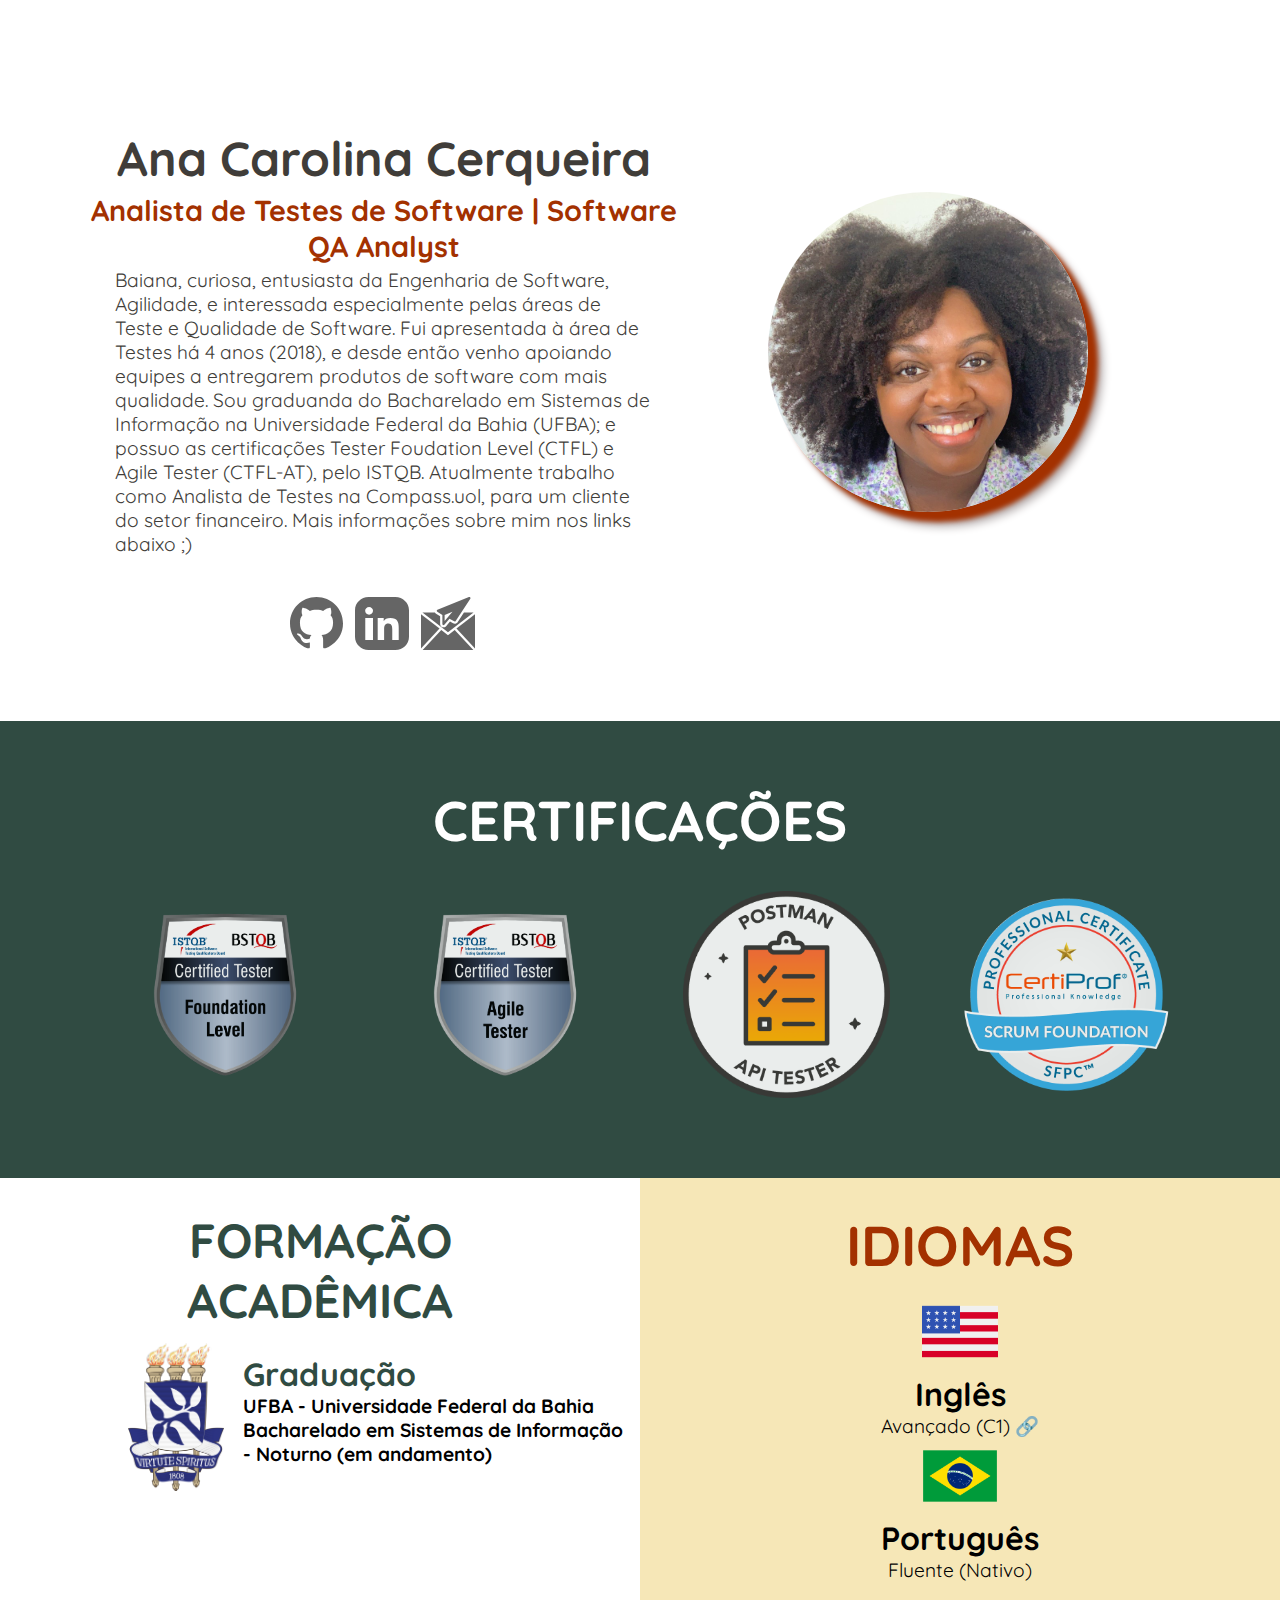
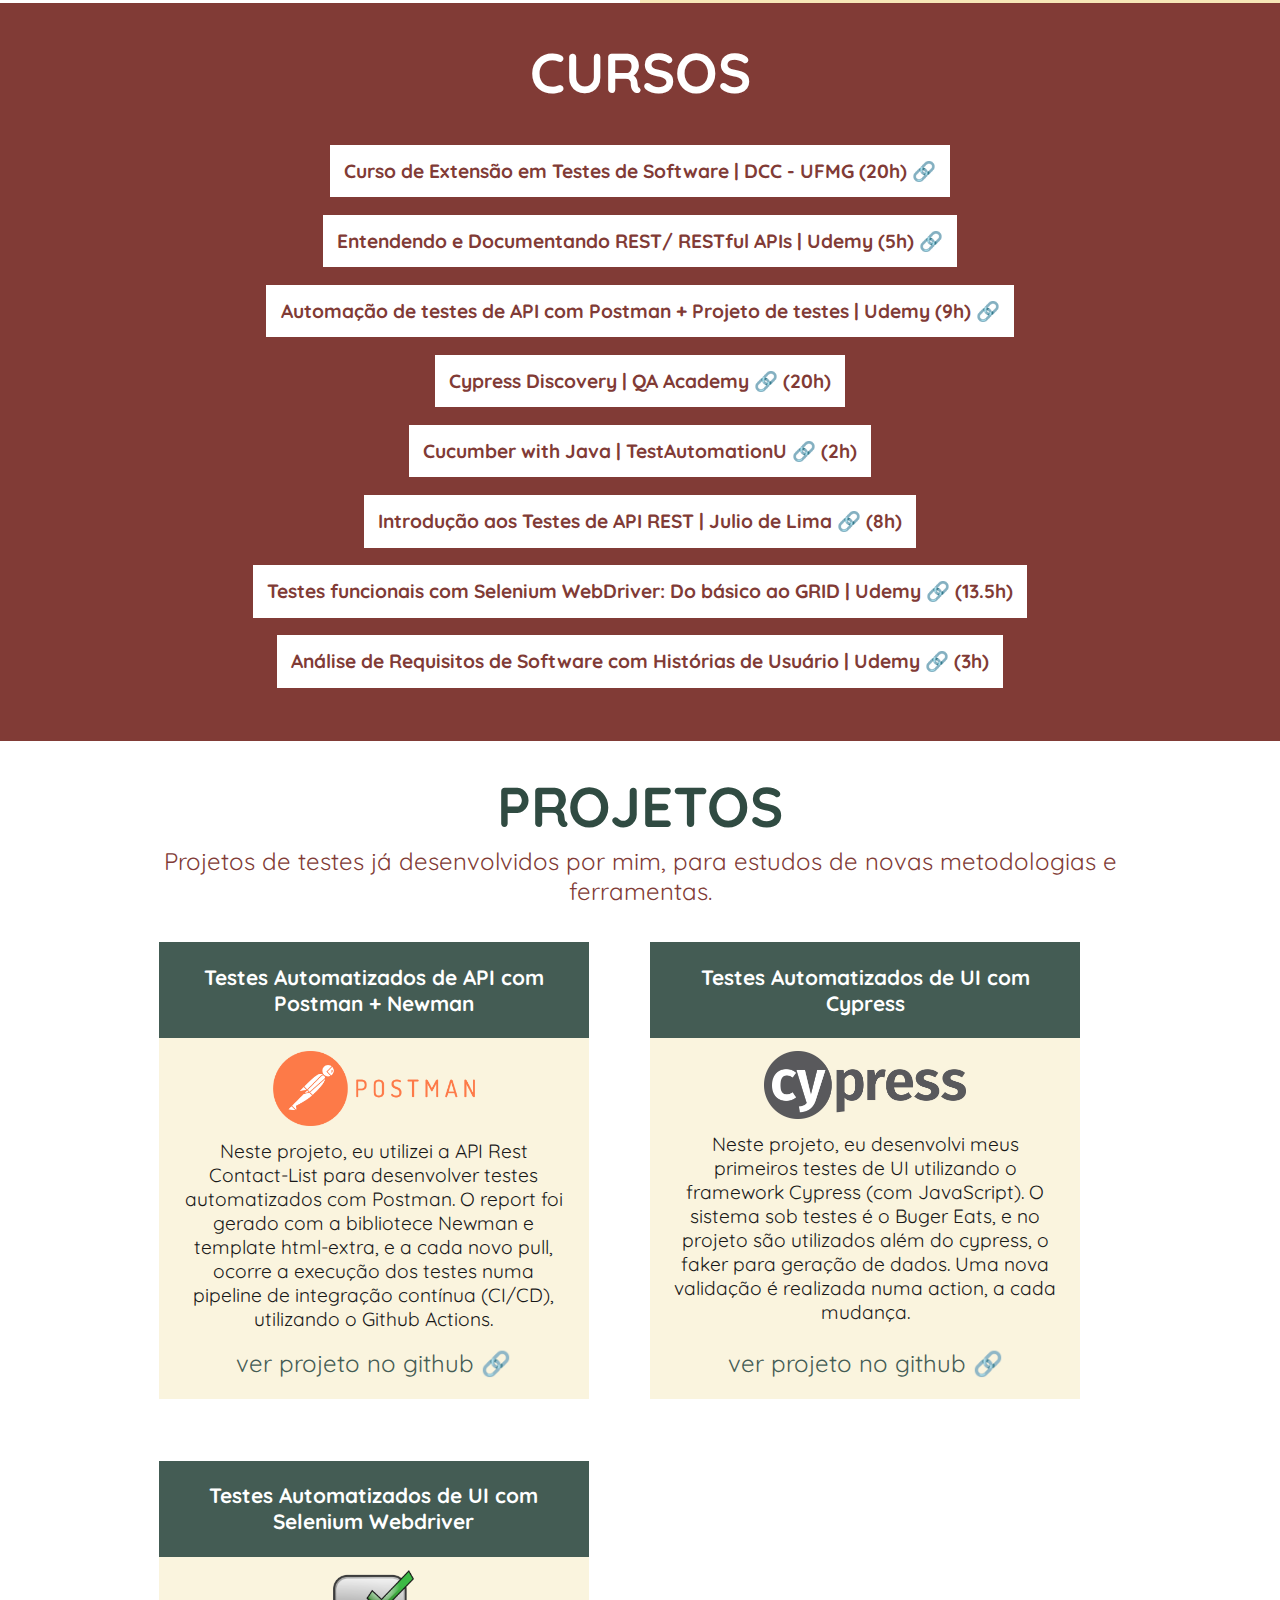
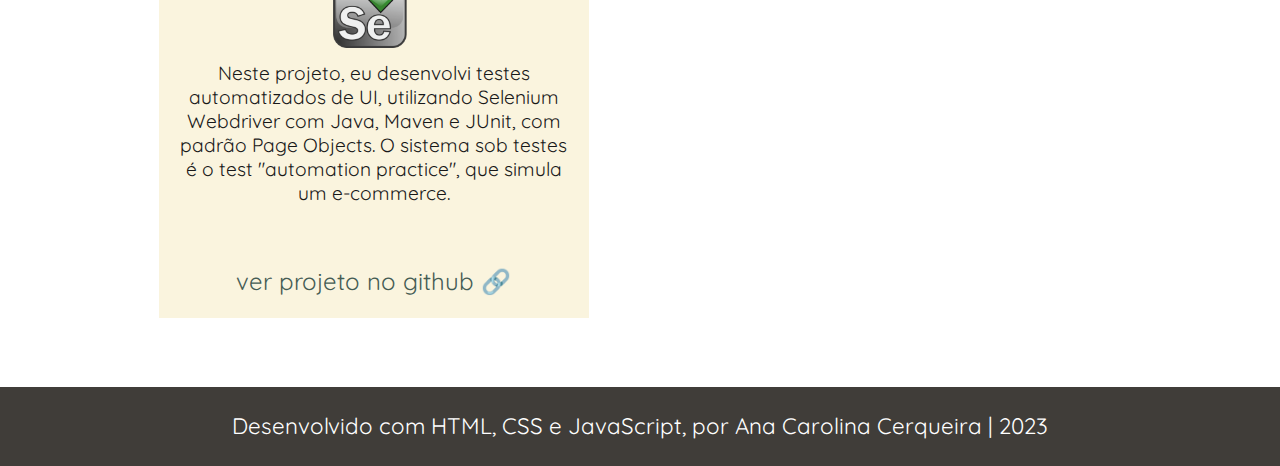
==== commit 4a80b49d: "atualiza informações" ====
--- a/index.html
+++ b/index.html
@@ -21,10 +21,10 @@
             <section id="name">
             <h1>Ana Carolina Cerqueira</h1>
             <h2>Analista de Testes de Software | Software QA Analyst</h2>
-            <p>Baiana, curiosa, entusiasta da Engenharia de Software, e interessada especialmente pelas áreas de Teste e Qualidade de Software.
+            <p>Baiana, curiosa, entusiasta da Engenharia de Software, Agilidade, e interessada especialmente pelas áreas de Teste e Qualidade de Software.
                Fui apresentada à área de Testes há 4 anos (2018), e desde então venho apoiando equipes a entregarem produtos de software com mais qualidade.
                Sou graduanda do Bacharelado em Sistemas de Informação na Universidade Federal da Bahia (UFBA); e possuo as certificações Tester Foudation Level (CTFL) e Agile Tester (CTFL-AT), pelo ISTQB.
-               Atualmente trabalho como Analista de Testes Pleno na Compass.uol. Mais informações sobre mim nos links abaixo ;)</p>
+               Atualmente trabalho como Analista de Testes na Compass.uol, para um cliente do setor financeiro. Mais informações sobre mim nos links abaixo ;)</p>
                
             <div id="social">
                 <div id="email-text">cf.anacarolina@gmail.com</div>
@@ -74,28 +74,28 @@
                     <div id="course">
                     <h2>CURSOS</h2>
                     <div class="course-item">
-                        <a href="http://testesoft.dcc.ufmg.br/">Curso de Extensão em Testes de Software | DCC - UFMG (20h) 🔗 </a>
-                    </div>
-                    <div class="course-item">
-                        <a href="https://www.udemy.com/certificate/UC-6f829907-61ea-4f44-b4eb-7c1d81354409/">Entendendo e Documentando REST/ RESTful APIs | Udemy (5h) 🔗</a>
-                    </div>
-                    <div class="course-item">
-                        <a href="https://www.udemy.com/certificate/UC-80bdec16-7996-4878-ab22-543d63fb8486/">Automação de testes de API com Postman + Projeto de testes | Udemy (9h) 🔗</a>
-                    </div>
-                    <div class="course-item">
-                        <a href="https://drive.google.com/file/d/1kplSBgT-jbFjoKqk0dSSNUTuWLrypQ0n/view?usp=sharing">Cypress Discovery | QA Academy 🔗 (20h)</a>
-                    </div>
-                    <div class="course-item">
-                        <a href="https://drive.google.com/file/d/1H-5aFKM_3bIOWwJ8teS54Fy58yfBP8ty/view?usp=sharing">Cucumber with Java | TestAutomationU 🔗 (2h)</a>
-                    </div>
-                    <div class="course-item">
-                        <a href="https://drive.google.com/file/d/1gNFR6jT77C7Cq0kI4H4Qpl48kwXyx1mV/view?usp=sharing">Introdução aos Testes de API REST | Julio de Lima 🔗 (8h)</a>
-                    </div>
-                    <div class="course-item">
-                        <a href="https://www.udemy.com/certificate/UC-d2e176ad-6a81-488c-938b-b73ada6e681f/">Testes funcionais com Selenium WebDriver: Do básico ao GRID | Udemy 🔗 (13.5h)</a>
-                    </div>
-                    <div class="course-item">
-                        <a href="https://www.udemy.com/certificate/UC-b14fc894-47e6-4b7f-aa04-638b1cf930ef/">Análise de Requisitos de Software com Histórias de Usuário | Udemy 🔗 (3h)</a>
+                        <a href="http://testesoft.dcc.ufmg.br/"  target="_blank">Curso de Extensão em Testes de Software | DCC - UFMG (20h) 🔗 </a>
+                    </div>
+                    <div class="course-item">
+                        <a href="https://www.udemy.com/certificate/UC-6f829907-61ea-4f44-b4eb-7c1d81354409/" target="_blank">Entendendo e Documentando REST/ RESTful APIs | Udemy (5h) 🔗</a>
+                    </div>
+                    <div class="course-item">
+                        <a href="https://www.udemy.com/certificate/UC-80bdec16-7996-4878-ab22-543d63fb8486/" target="_blank">Automação de testes de API com Postman + Projeto de testes | Udemy (9h) 🔗</a>
+                    </div>
+                    <div class="course-item">
+                        <a href="https://drive.google.com/file/d/1kplSBgT-jbFjoKqk0dSSNUTuWLrypQ0n/view?usp=sharing" target="_blank">Cypress Discovery | QA Academy 🔗 (20h)</a>
+                    </div>
+                    <div class="course-item">
+                        <a href="https://drive.google.com/file/d/1H-5aFKM_3bIOWwJ8teS54Fy58yfBP8ty/view?usp=sharing" target="_blank">Cucumber with Java | TestAutomationU 🔗 (2h)</a>
+                    </div>
+                    <div class="course-item">
+                        <a href="https://drive.google.com/file/d/1gNFR6jT77C7Cq0kI4H4Qpl48kwXyx1mV/view?usp=sharing" target="_blank">Introdução aos Testes de API REST | Julio de Lima 🔗 (8h)</a>
+                    </div>
+                    <div class="course-item">
+                        <a href="https://www.udemy.com/certificate/UC-d2e176ad-6a81-488c-938b-b73ada6e681f/" target="_blank">Testes funcionais com Selenium WebDriver: Do básico ao GRID | Udemy 🔗 (13.5h)</a>
+                    </div>
+                    <div class="course-item">
+                        <a href="https://www.udemy.com/certificate/UC-b14fc894-47e6-4b7f-aa04-638b1cf930ef/" target="_blank">Análise de Requisitos de Software com Histórias de Usuário | Udemy 🔗 (3h)</a>
                     </div>
                     </div>
                 </div>
@@ -229,7 +229,7 @@
         </section>
     -->
         <footer>
-            <p id="footer"> Desenvolvido com HTML, CSS e JavaScript, por Ana Carolina Cerqueira | 2022 </p>
+            <p id="footer"> Desenvolvido com HTML, CSS e JavaScript, por Ana Carolina Cerqueira | 2023 </p>
         </footer>
     </body>
 </html>--- a/css/stylesheet.css
+++ b/css/stylesheet.css
@@ -889,4 +889,135 @@
         font-size: 1.4em;
         height: auto;
     }
+}
+
+
+@media screen and (min-width: 711px) and (max-width: 1023px) {
+    #university img{
+        width: 35%;
+        margin: 0;
+    }
+
+    #university h3{
+        font-size: 2.2em;
+    }
+
+    #university p{
+        font-size: 1.3em;
+    }
+
+    .language{
+        width: 50%;
+    }
+
+    .language img{
+        width: 25%;
+    }
+
+    .course-item{
+        font-size: 1.22em;
+    }
+
+    .project-image{
+        height: auto;
+    }
+
+    .project-description{
+        font-size: 1.2em;
+    }
+
+    .see-github{
+        font-size: 1.5em;
+        margin: 0;
+    }
+
+    footer{
+        font-size: 1.4em;
+        height: auto;
+    }
+}
+
+
+@media screen and (min-width: 1023px) and (max-width: 1709px) {
+
+    #name h2{
+        width: 80%;
+        margin-left: 10%;
+    }
+
+    #profile-picture{
+        margin-top: 15%;
+    }
+
+    #logos img{
+        width: 18%;
+    }
+
+    #university img{
+        width: 35%;
+        margin: 0;
+    }
+
+    #university h2{
+        font-size: 3em;
+        width: 80%;
+        margin-left: 10%;
+    }
+
+    #university h3{
+        font-size: 2em;
+        margin-left: 30%;
+    }
+
+    #university p{
+        font-size: 1.2em;
+        margin-left: 30%;
+    }
+
+    #university  img{
+        width: 25%;
+    }
+
+    .language{
+        width: 60%;
+        margin-left: 20%;
+        height: 100%;
+    }
+
+    .language img{
+        width: 20%;
+    }
+
+    #language h2{
+        font-size: 1.5em;
+    }
+
+    .course-item{
+        font-size: 1.2em;
+        width: 100%;
+        margin-bottom: 1%;
+        text-align: center;
+    }
+
+    .project{
+        width: 42%;
+    }
+
+    .project-image{
+        height: auto;
+    }
+
+    .project-description{
+        font-size: 1.2em;
+    }
+
+    .see-github{
+        font-size: 1.5em;
+        margin: 0;
+    }
+
+    footer{
+        font-size: 1.4em;
+        height: auto;
+    }
 }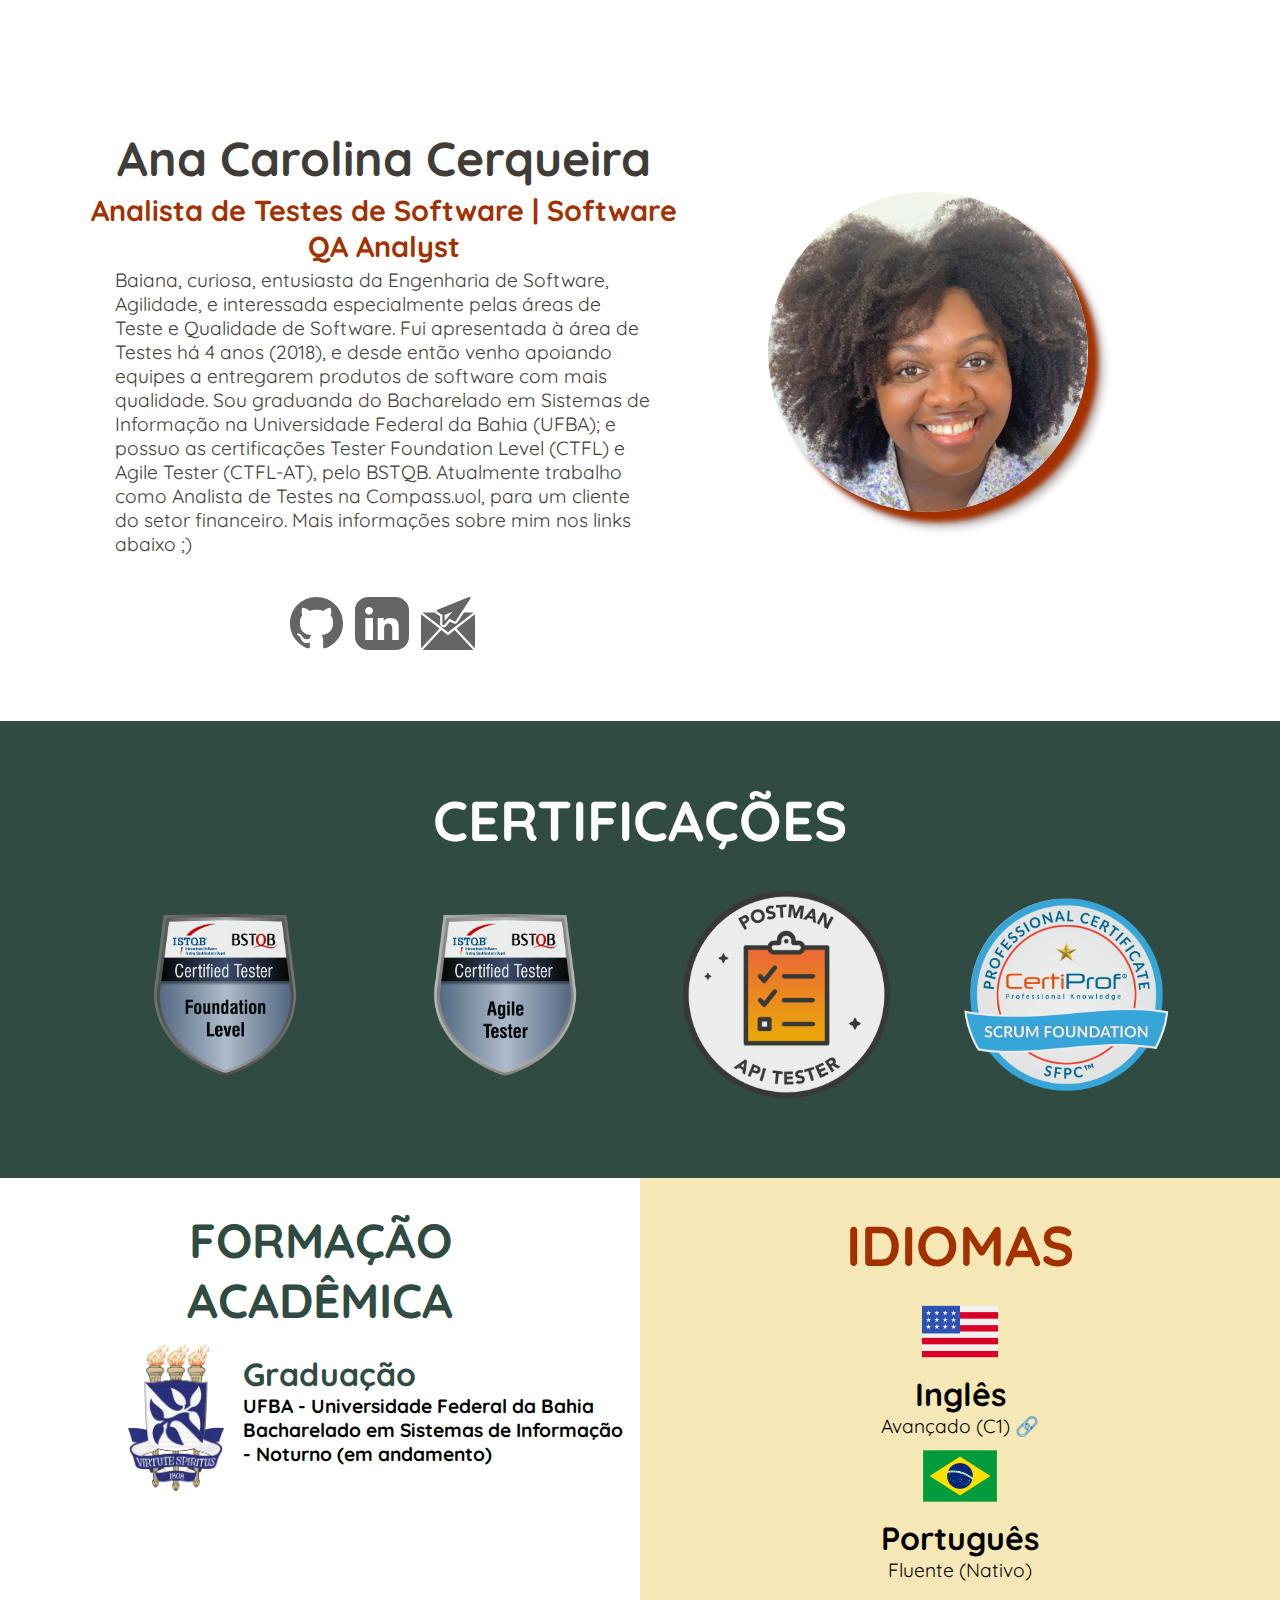
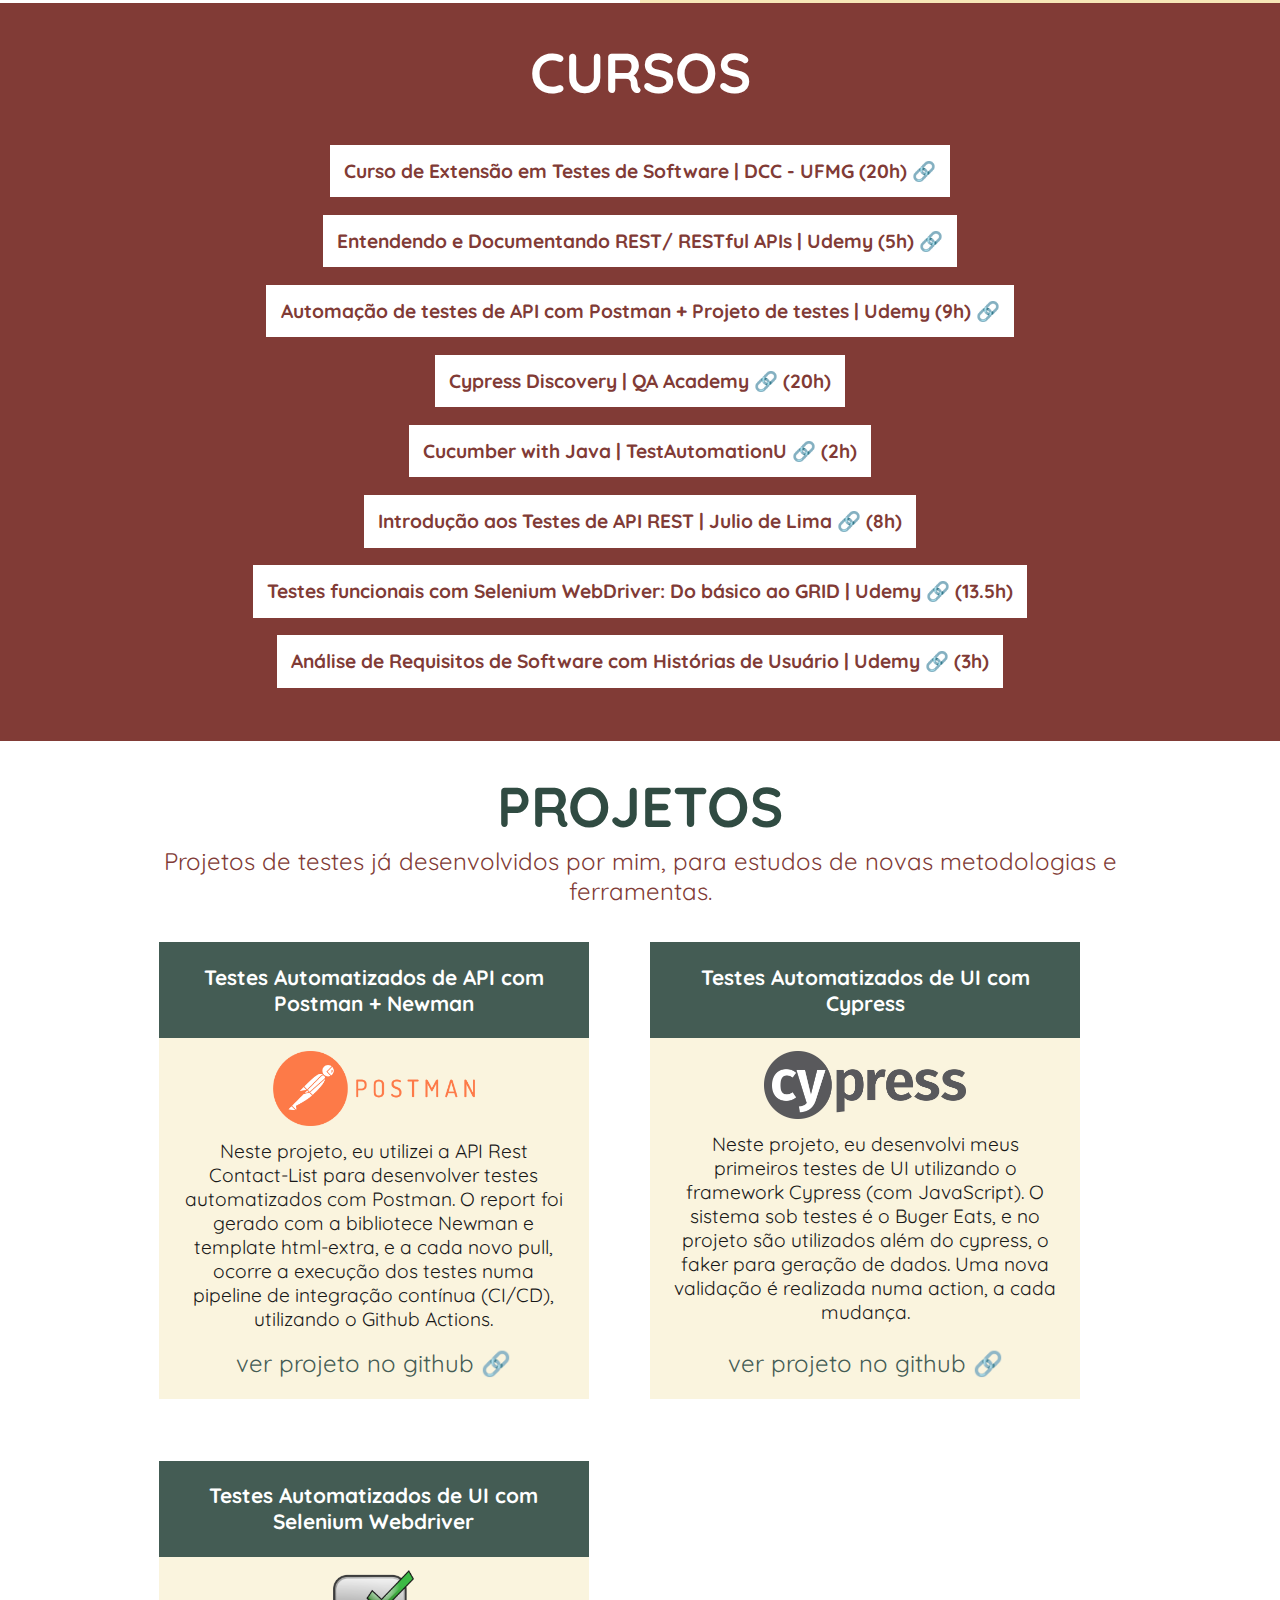
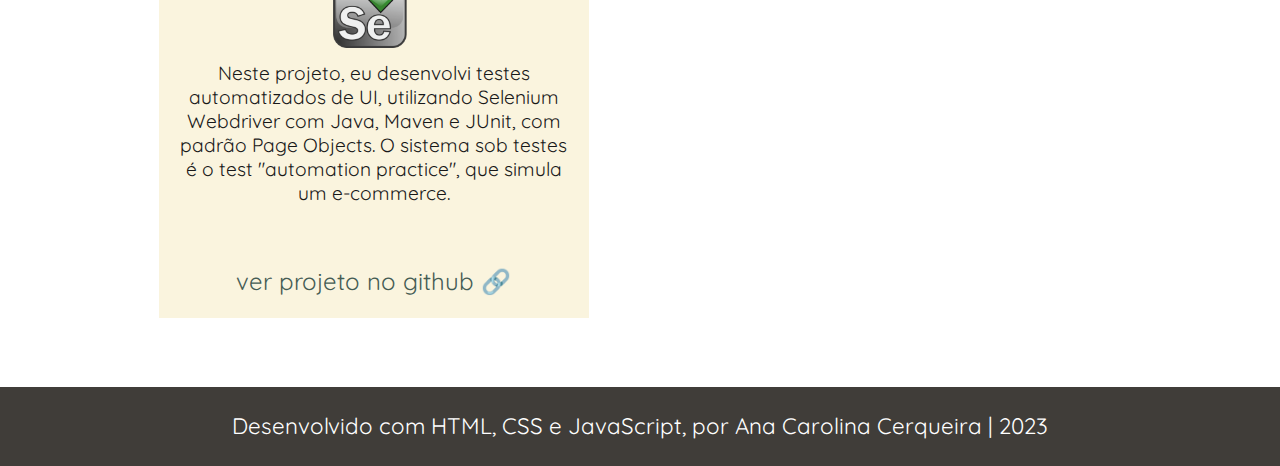
==== commit 6638b0b5: "corrige ortografia do texto de apresentação" ====
--- a/index.html
+++ b/index.html
@@ -23,7 +23,7 @@
             <h2>Analista de Testes de Software | Software QA Analyst</h2>
             <p>Baiana, curiosa, entusiasta da Engenharia de Software, Agilidade, e interessada especialmente pelas áreas de Teste e Qualidade de Software.
                Fui apresentada à área de Testes há 4 anos (2018), e desde então venho apoiando equipes a entregarem produtos de software com mais qualidade.
-               Sou graduanda do Bacharelado em Sistemas de Informação na Universidade Federal da Bahia (UFBA); e possuo as certificações Tester Foudation Level (CTFL) e Agile Tester (CTFL-AT), pelo ISTQB.
+               Sou graduanda do Bacharelado em Sistemas de Informação na Universidade Federal da Bahia (UFBA); e possuo as certificações Tester Foundation Level (CTFL) e Agile Tester (CTFL-AT), pelo BSTQB.
                Atualmente trabalho como Analista de Testes na Compass.uol, para um cliente do setor financeiro. Mais informações sobre mim nos links abaixo ;)</p>
                
             <div id="social">
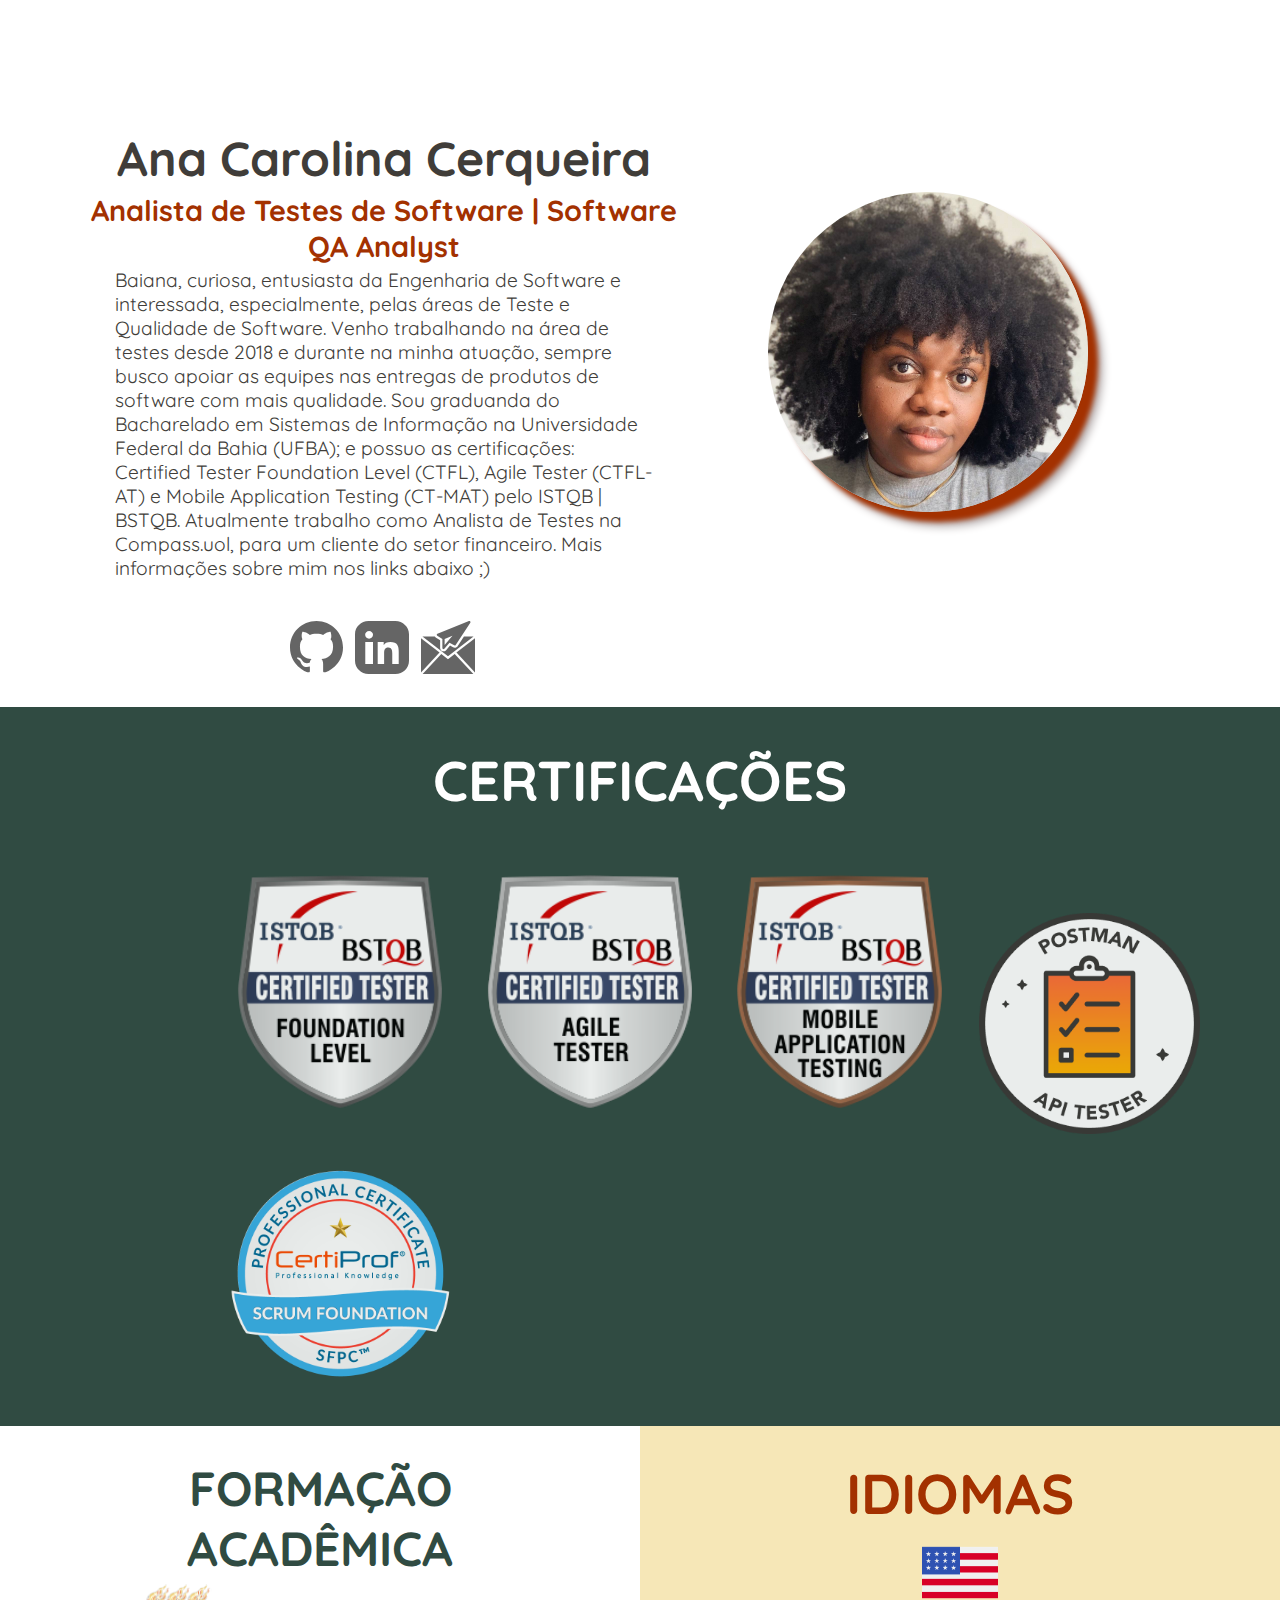
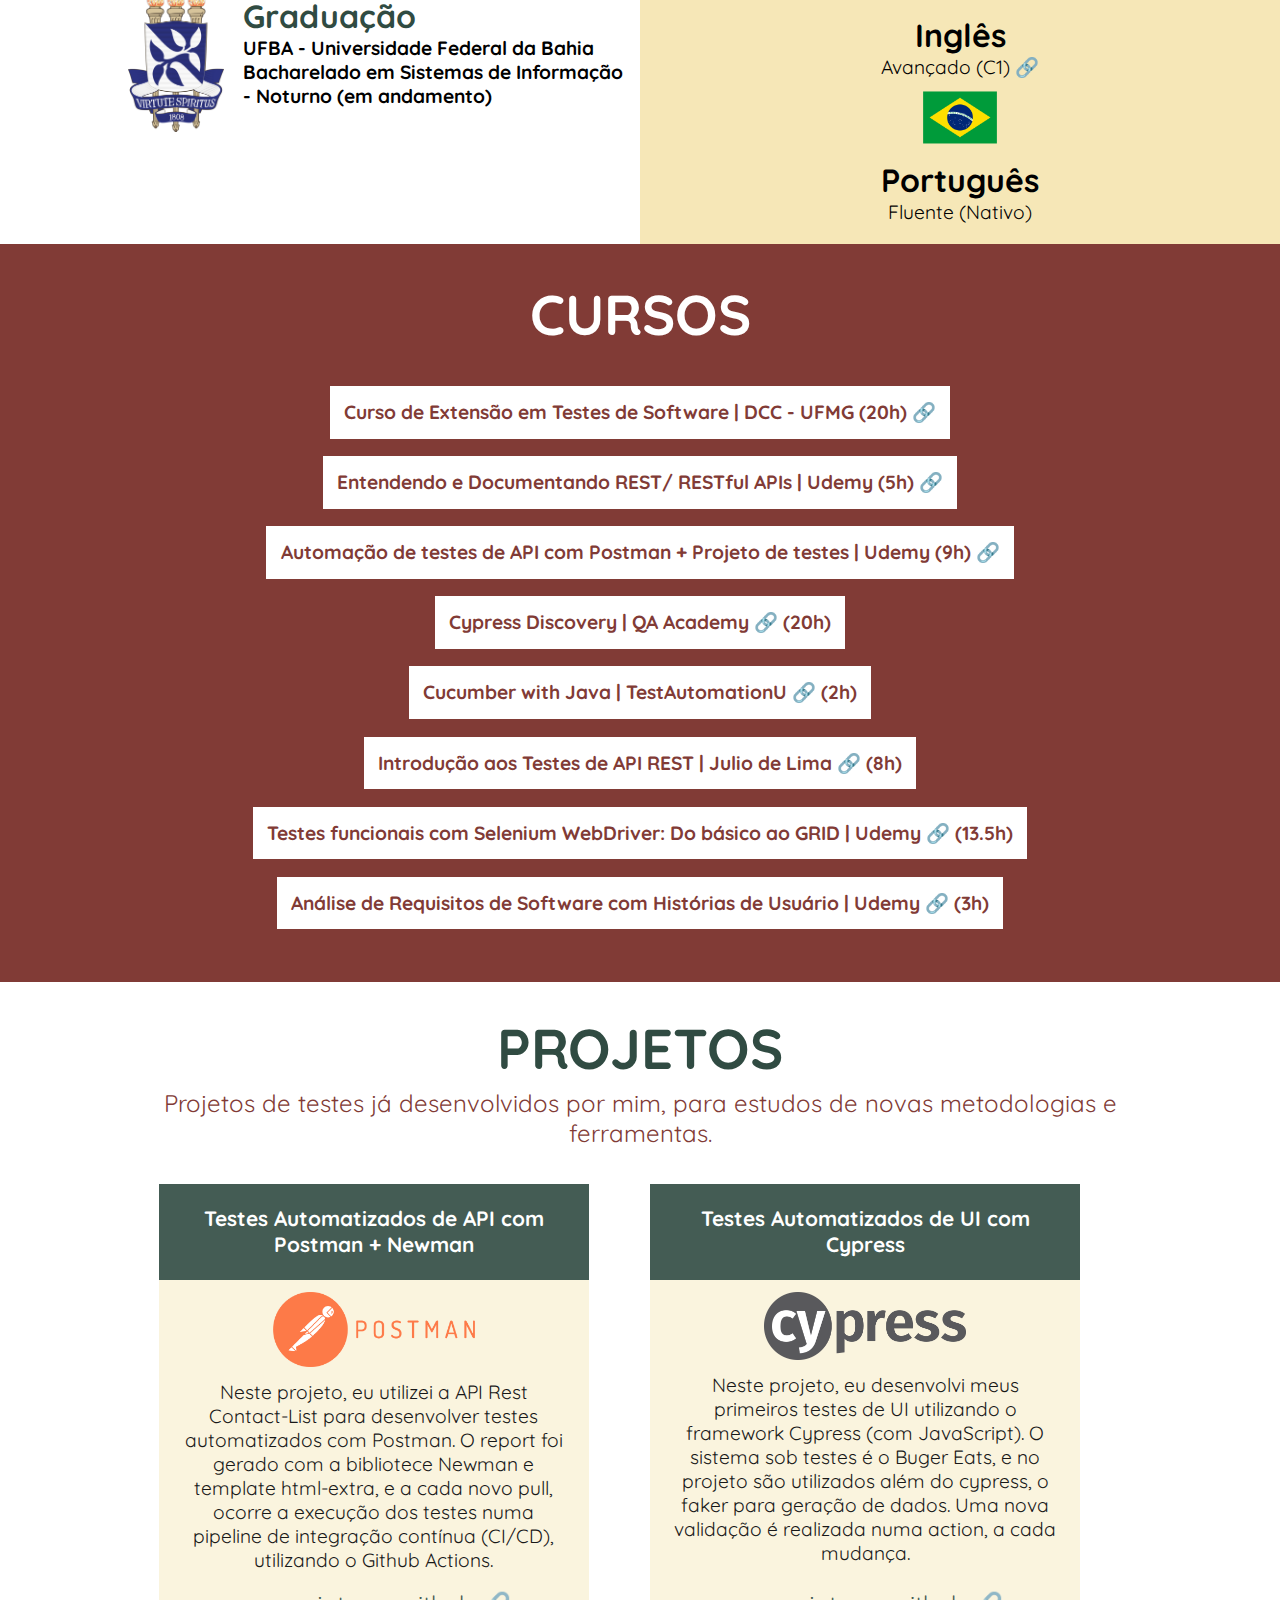
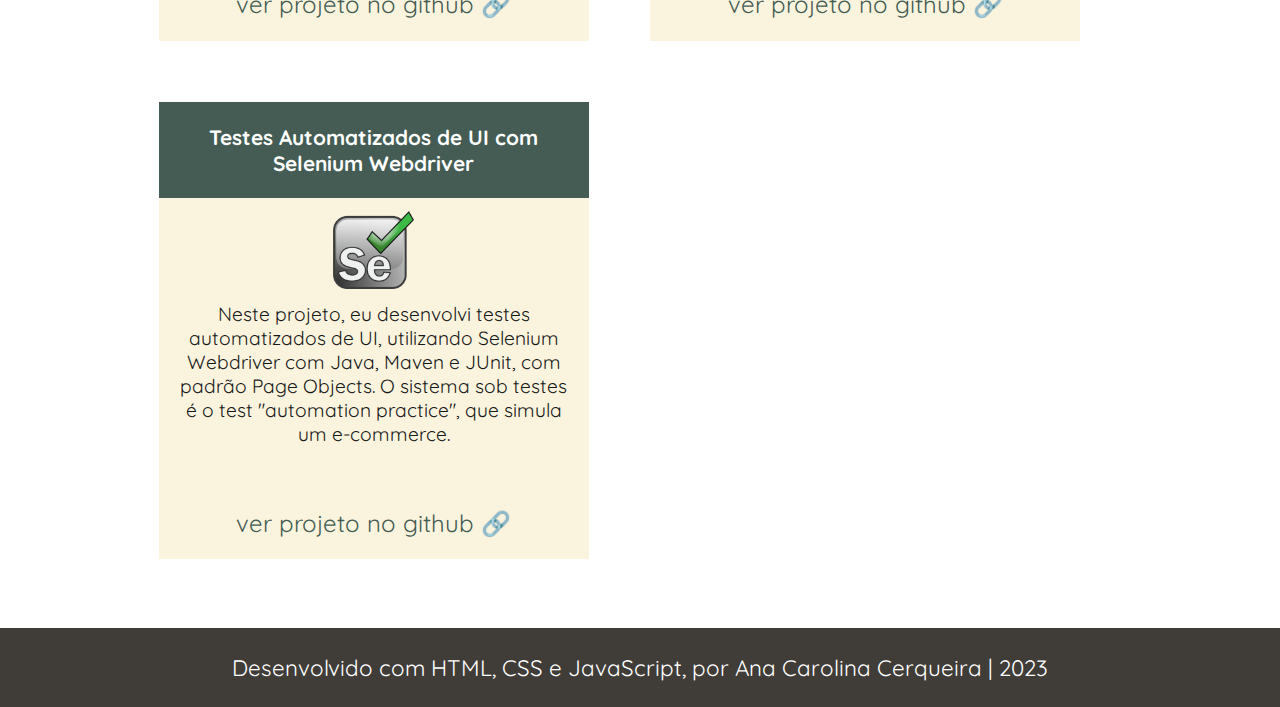
==== commit 8d5bf844: "style: changes bio, profile picture and add new certification" ====
--- a/index.html
+++ b/index.html
@@ -16,14 +16,14 @@
     <body onload="getContent()">
         <section id="about">
             <section>
-                <img id="profile-picture" src="img/anacarolina.jpeg" alt="Foto do rosto de Ana Carolina. Uma mulher negra de cabelo crespo, sorrindo" loading=“lazy”>
+                <img id="profile-picture" src="img/anacarolina.jpg" alt="Foto do rosto de Ana Carolina. Uma mulher negra de cabelo crespo, sorrindo" loading=“lazy”>
             </section>
             <section id="name">
             <h1>Ana Carolina Cerqueira</h1>
             <h2>Analista de Testes de Software | Software QA Analyst</h2>
-            <p>Baiana, curiosa, entusiasta da Engenharia de Software, Agilidade, e interessada especialmente pelas áreas de Teste e Qualidade de Software.
-               Fui apresentada à área de Testes há 4 anos (2018), e desde então venho apoiando equipes a entregarem produtos de software com mais qualidade.
-               Sou graduanda do Bacharelado em Sistemas de Informação na Universidade Federal da Bahia (UFBA); e possuo as certificações Tester Foundation Level (CTFL) e Agile Tester (CTFL-AT), pelo BSTQB.
+            <p>Baiana, curiosa, entusiasta da Engenharia de Software e interessada, especialmente, pelas áreas de Teste e Qualidade de Software.
+               Venho trabalhando na área de testes desde 2018 e durante na minha atuação, sempre busco apoiar as equipes nas entregas de produtos de software com mais qualidade.
+               Sou graduanda do Bacharelado em Sistemas de Informação na Universidade Federal da Bahia (UFBA); e possuo as certificações: Certified Tester Foundation Level (CTFL), Agile Tester (CTFL-AT) e Mobile Application Testing (CT-MAT) pelo ISTQB | BSTQB.
                Atualmente trabalho como Analista de Testes na Compass.uol, para um cliente do setor financeiro. Mais informações sobre mim nos links abaixo ;)</p>
                
             <div id="social">
@@ -36,10 +36,11 @@
         </section>
         <section id="certificates">
             <div id="certifications">
+                <h2>CERTIFICAÇÕES</h2>
                 <div id="logos">
-                    <h2>CERTIFICAÇÕES</h2>
                     <a href="https://bcr.bstqb.org.br/cert?field_certificado_nome_value=&field_certificado_numero_value=19-CTFL-09775-BR" target="_blank"><img src="img/ctfl.png" alt="logo da certificação CTFL, do ISTQB"></a>
                     <a href="https://bcr.bstqb.org.br/cert?field_certificado_nome_value=&field_certificado_numero_value=22-CTFL-AT-11858-BR" target="_blank"><img src="img/ctflat.png" alt="logo da certificação CTFL-AT, do ISTQB"></a>
+                    <a href="https://bcr.bstqb.org.br/cert?field_certificado_nome_value=&field_certificado_numero_value=23-CT-MAT-12959-BR" target="_blank"><img src="img/ctmat.png" alt="logo da certificação CT-MAT, do ISTQB"></a>
                     <a href="https://badgr.com/public/assertions/faEA-aSaQleMbzO84kR-mg?identity__email=cf.anacarolina@gmail.com" target="_blank"><img src="img/postmantester.png" alt="logo da certificação Postman API Tester, do Postman"></a>
                     <a href="https://drive.google.com/file/d/1DNWWKytyFuPPuGOyh8A2bfKQ3jPZt5CL/view" target="_blank"><img src="img/sfpc.png" alt="logo da certificação Scrum Fundamentals, da Certiprof"></a>
                 </div>
@@ -74,7 +75,7 @@
                     <div id="course">
                     <h2>CURSOS</h2>
                     <div class="course-item">
-                        <a href="http://testesoft.dcc.ufmg.br/"  target="_blank">Curso de Extensão em Testes de Software | DCC - UFMG (20h) 🔗 </a>
+                        <a href="https://drive.google.com/file/d/13HzzIGYbVVkeMo1gzffpYirsFDRJ1xC9/view"  target="_blank">Curso de Extensão em Testes de Software | DCC - UFMG (20h) 🔗 </a>
                     </div>
                     <div class="course-item">
                         <a href="https://www.udemy.com/certificate/UC-6f829907-61ea-4f44-b4eb-7c1d81354409/" target="_blank">Entendendo e Documentando REST/ RESTful APIs | Udemy (5h) 🔗</a>
--- a/css/stylesheet.css
+++ b/css/stylesheet.css
@@ -215,7 +215,7 @@
     width: 100%;
     float: left;
     background-color: #304B42;
-    margin-top: 5%;
+    margin-top: 2%;
     height: auto;
 }
 
@@ -225,23 +225,24 @@
     float: left;
     width: 100%;
     text-align: center;
-    margin-bottom: 2%;
+    margin-top: 3%;
+    margin-bottom: 1%;
 }
 
 #logos{
     float: left;
     width: 100%;
-    
-    padding: 5%;
+    padding: 2%;
+    margin-left: 15%;
 }
 
 #logos img{
-    width: 18em;
+    width: 13em;
     height: auto;
     margin: 1%;
     opacity: 0.9;
     transition: transform .5s;
-    margin-left: 5%;
+    margin-left: 1%;
 }
 
 #logos img:hover{
